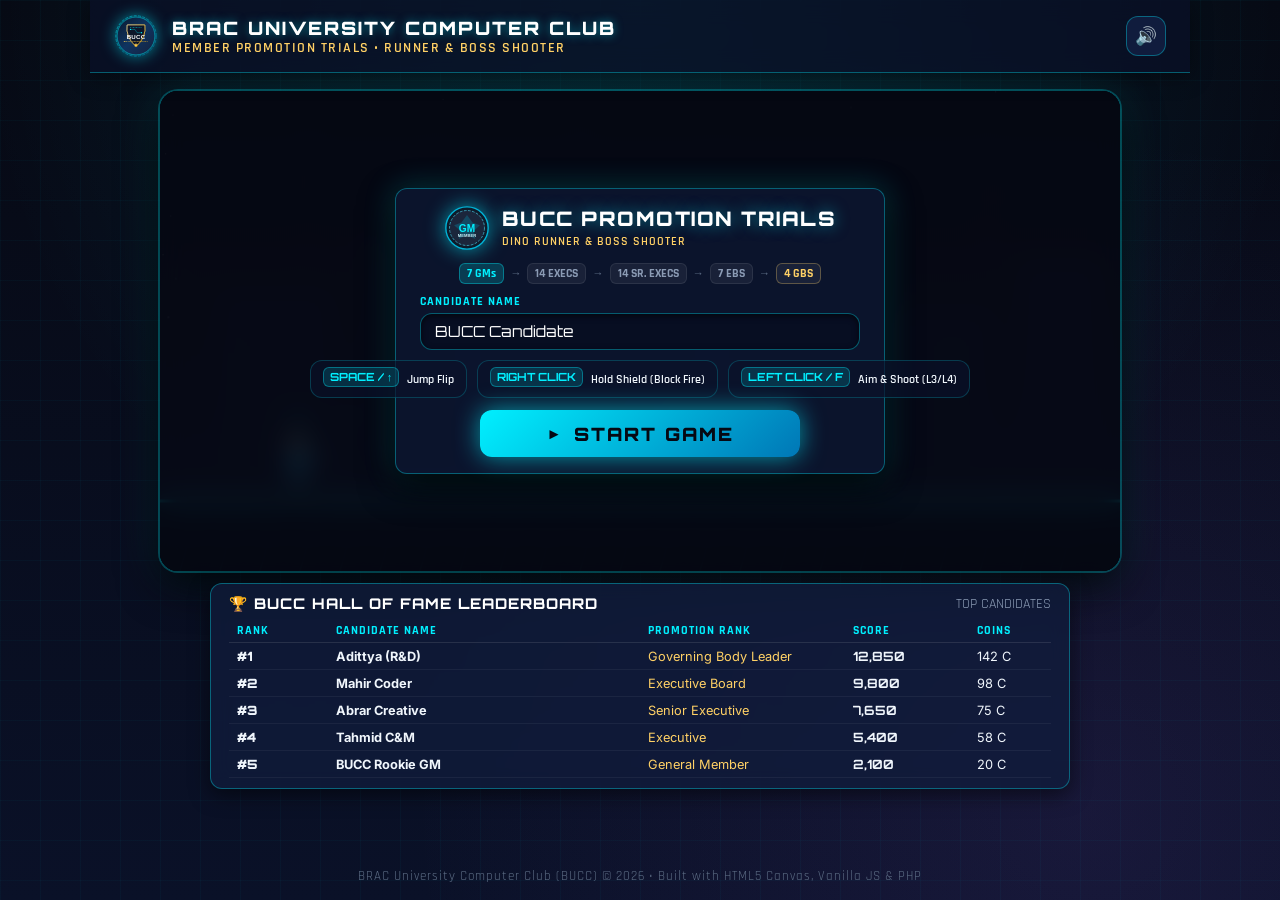
==== index.html @ e66bc148 "first" ====
<!DOCTYPE html>
<html lang="en">
<head>
  <meta charset="UTF-8">
  <meta name="viewport" content="width=device-width, initial-scale=1.0">
  <title>BUCC Dino Runner & Boss Shooter | BRAC University Computer Club</title>
  <meta name="description" content="Arcade runner and boss shooter web game themed around the BRAC University Computer Club (BUCC) member promotional hierarchy.">

  <!-- Google Fonts -->
  <link rel="preconnect" href="https://fonts.googleapis.com">
  <link rel="preconnect" href="https://fonts.gstatic.com" crossorigin>
  <link href="https://fonts.googleapis.com/css2?family=Orbitron:wght@500;700;800;900&family=Rajdhani:wght@500;600;700&family=Inter:wght@400;500;600;700&display=swap" rel="stylesheet">

  <!-- Stylesheets -->
  <link rel="stylesheet" href="css/style.css">
  <link rel="stylesheet" href="css/animations.css">
  <link rel="icon" type="image/svg+xml" href="assets/images/bucc-logo.svg">
</head>
<body>

  <!-- Background Music Audio Element -->
  <audio id="bgmAudio" src="assets/audio/bgm.mp3" loop preload="auto"></audio>

  <!-- Global Header -->
  <header class="site-header">
    <div class="brand-container">
      <img src="assets/images/bucc-logo.svg" alt="BUCC Crest" class="brand-logo" id="headerLogo">
      <div class="brand-text">
        <h1 id="mainTitle">BRAC UNIVERSITY COMPUTER CLUB</h1>
        <div class="sub">Member Promotion Trials • Runner & Boss Shooter</div>
      </div>
    </div>
    <div class="header-controls">
      <button class="icon-btn btn-toggle-mute" id="btnAudioMute" title="Toggle Sound" aria-label="Toggle Sound">
        <span class="icon">&#128266;</span>
      </button>
    </div>
  </header>

  <!-- Main Viewport Area -->
  <main class="game-viewport-wrapper">
    <div class="canvas-container" id="canvasContainer">
      <!-- Game Canvas -->
      <canvas id="gameCanvas" width="960" height="480"></canvas>

      <!-- In-Game HUD Overlay -->
      <div class="hud-overlay hidden" id="hudOverlay">
        <div class="hud-left">
          <div class="hud-profile-card">
            <img src="assets/images/badges/gm-badge.svg" alt="Badge" class="hud-badge-img" id="hudBadgeImg">
            <div class="hud-profile-info">
              <span class="hud-player-name" id="hudPlayerName">General Member</span>
              <span class="hud-player-rank" id="hudPlayerRank">GM</span>
            </div>
          </div>
          <div class="hud-coin-pill">
            <span class="coin-icon">C</span>
            <span id="hudCoinCount">0</span>
          </div>
        </div>

        <div class="hud-center">
          <div class="hud-objective-pill">
            <span class="hud-obj-title" id="hudObjTitle">STAGE 1: GM RUNNER</span>
            <span class="hud-obj-detail" id="hudObjDetail">GMs Dodged: 0 / 15</span>
          </div>
        </div>

        <div class="hud-right">
          <!-- Weapon HUD Widget (Level 3 & 4) -->
          <div class="hud-weapon-widget" id="hudWeaponWidget" style="display: none;">
            <img src="assets/images/weapons/pistol.svg" alt="Weapon" class="hud-weapon-img" id="hudWeaponImg">
            <div class="hud-cooldown-circle" id="hudCooldownCircle">
              <span id="hudCooldownText">RDY</span>
            </div>
          </div>

          <div class="hud-health-wrap">
            <!-- Shield Energy Bar -->
            <div class="hud-bar-row">
              <div class="hud-shield-track" title="Energy Shield (Right Click to Block Bullets)">
                <div class="hud-shield-fill" id="hudShieldFill"></div>
              </div>
              <div class="hud-bar-info">
                <span class="hud-bar-label">SHIELD</span>
                <span id="hudShieldVal">100%</span>
              </div>
            </div>
            <!-- Health Bar -->
            <div class="hud-bar-row">
              <div class="hud-hp-track">
                <div class="hud-hp-fill" id="hudHpFill"></div>
              </div>
              <div class="hud-bar-info">
                <span class="hud-bar-label">HP</span>
                <span id="hudHpText">100 / 100</span>
              </div>
            </div>
          </div>
        </div>

        <!-- Boss Health Bar Container (Level 4 GB Bosses) -->
        <div class="boss-hud-overlay" id="bossHudOverlay" style="display: none;"></div>
      </div>

      <!-- Start Screen Modal -->
      <div class="overlay-screen" id="startScreen">
        <div class="modal-card start-modal-card">
          <div class="start-badge-title-row">
            <img src="assets/images/badges/gm-badge.svg" alt="GM Rank" class="start-badge-img" id="startRankBadge">
            <div class="start-title-wrap">
              <h2 class="modal-title start-title">BUCC PROMOTION TRIALS</h2>
              <div class="modal-subtitle start-sub">DINO RUNNER &amp; BOSS SHOOTER</div>
            </div>
          </div>

          <div class="start-hierarchy-pills">
            <span class="rank-step active">7 GMs</span>
            <span class="arrow">&rarr;</span>
            <span class="rank-step">14 EXECS</span>
            <span class="arrow">&rarr;</span>
            <span class="rank-step">14 SR. EXECS</span>
            <span class="arrow">&rarr;</span>
            <span class="rank-step">7 EBS</span>
            <span class="arrow">&rarr;</span>
            <span class="rank-step gold">4 GBS</span>
          </div>

          <div class="input-group start-input-group">
            <label for="playerNameInput" class="input-label">Candidate Name</label>
            <input type="text" id="playerNameInput" class="cyber-input start-input" placeholder="Enter your name" maxlength="24" value="BUCC Candidate">
          </div>

          <div class="tutorial-row-compact">
            <div class="tut-pill">
              <span class="tut-key">SPACE / &uarr;</span>
              <span class="tut-text">Jump Flip</span>
            </div>
            <div class="tut-pill">
              <span class="tut-key">RIGHT CLICK</span>
              <span class="tut-text">Hold Shield (Block Fire)</span>
            </div>
            <div class="tut-pill">
              <span class="tut-key">LEFT CLICK / F</span>
              <span class="tut-text">Aim &amp; Shoot (L3/L4)</span>
            </div>
          </div>

          <button class="btn-cta btn-start-prominent" id="btnStartGame">
            <span class="play-icon">&#9658;</span> START GAME
          </button>
        </div>
      </div>

      <!-- Promotion Celebration Modal -->
      <div class="overlay-screen hidden" id="promotionModal">
        <div class="modal-card">
          <div class="modal-badge-wrapper">
            <img src="assets/images/badges/exec-badge.svg" alt="Promoted Badge" class="modal-badge-large" id="promoBadgeImg">
          </div>
          <h2 class="modal-title shimmer-text" id="promoTitle">PROMOTION EARNED!</h2>
          <div class="modal-subtitle" id="promoRankName">Executive</div>
          <p class="modal-description" id="promoMessage">
            Congratulations, You have been promoted from GM to Executive!
          </p>
          <button class="btn-cta" id="btnContinuePromotion">
            CONTINUE TO NEXT LEVEL &rarr;
          </button>
        </div>
      </div>

      <!-- Intermission: The Promotion Store Modal -->
      <div class="overlay-screen hidden" id="storeModal">
        <div class="modal-card store-modal-card">
          <div class="store-header-bar">
            <div>
              <h2 class="modal-title" style="margin: 0; font-size: 1.35rem;">THE PROMOTION STORE</h2>
              <div class="modal-subtitle" style="margin: 0;">UPGRADE WEAPONS BEFORE THE ARENA COMBAT</div>
            </div>
            <div class="hud-coin-pill">
              <span class="coin-icon">C</span>
              <span id="storeCoinBalance">0</span>
              <span style="font-size: 0.75rem; color: #fff; margin-left: 4px;">COINS</span>
            </div>
          </div>

          <div class="store-weapon-grid" id="storeWeaponGrid">
            <!-- Populated dynamically via ui.js -->
          </div>

          <button class="btn-cta" id="btnExitStore">
            ADVANCE TO LEVEL 3 ARENA &rarr;
          </button>
        </div>
      </div>

      <!-- Game Over Modal -->
      <div class="overlay-screen hidden" id="gameOverModal">
        <div class="modal-card">
          <h2 class="modal-title" style="color: var(--color-danger);">PROMOTION DENIED</h2>
          <div class="modal-subtitle">YOU WERE OVERWHELMED DURING THE TRIALS</div>

          <div class="stats-summary-card">
            <div class="stat-item">
              <span class="stat-lbl">Final Score</span>
              <span class="stat-val" id="goScore">0</span>
            </div>
            <div class="stat-item">
              <span class="stat-lbl">Coins</span>
              <span class="stat-val gold" id="goCoins">0</span>
            </div>
            <div class="stat-item">
              <span class="stat-lbl">Rank Achieved</span>
              <span class="stat-val" id="goRank" style="font-size: 0.95rem;">GM</span>
            </div>
          </div>

          <button class="btn-cta btn-restart-game" id="btnRestartGameOver">
            <span>&#8635;</span> RESTART GAME
          </button>
        </div>
      </div>

      <!-- Victory Modal (Governing Body Triumph) -->
      <div class="overlay-screen hidden" id="victoryModal">
        <div class="modal-card">
          <div class="modal-badge-wrapper">
            <img src="assets/images/badges/gb-badge.svg" alt="GB Badge" class="modal-badge-large" style="width: 90px; height: 90px;">
          </div>
          <h2 class="modal-title shimmer-text" style="font-size: 1.65rem;">GOVERNING BODY ASCENSION!</h2>
          <div class="modal-subtitle" style="color: var(--color-gold);">YOU DEFEATED ALL 4 GB LEADERS AND CLAIMED BUCC PRESIDENCY!</div>
          <p class="modal-description">
            Your leadership, tactical agility, and relentless dedication have brought you to the apex of BRAC University Computer Club!
          </p>

          <div class="stats-summary-card">
            <div class="stat-item">
              <span class="stat-lbl">Apex Score</span>
              <span class="stat-val" id="vicScore">0</span>
            </div>
            <div class="stat-item">
              <span class="stat-lbl">Total Coins</span>
              <span class="stat-val gold" id="vicCoins">0</span>
            </div>
            <div class="stat-item">
              <span class="stat-lbl">Final Title</span>
              <span class="stat-val" style="font-size: 0.85rem; color: var(--color-gold);">GB PRESIDENT</span>
            </div>
          </div>

          <button class="btn-cta btn-restart-game" id="btnRestartVictory">
            <span>&#9733;</span> PLAY AGAIN
          </button>
        </div>
      </div>

    </div>

    <!-- Leaderboard Section -->
    <section class="leaderboard-section">
      <div class="leaderboard-header">
        <div class="leaderboard-title">
          <span>&#127942;</span> BUCC HALL OF FAME LEADERBOARD
        </div>
        <div style="font-family: var(--font-tech); font-size: 0.85rem; color: var(--text-muted);">
          TOP CANDIDATES
        </div>
      </div>
      <table class="leaderboard-table">
        <thead>
          <tr>
            <th style="width: 12%;">Rank</th>
            <th style="width: 38%;">Candidate Name</th>
            <th style="width: 25%;">Promotion Rank</th>
            <th style="width: 15%;">Score</th>
            <th style="width: 10%;">Coins</th>
          </tr>
        </thead>
        <tbody id="leaderboardBody">
          <!-- Populated from API/localStorage -->
        </tbody>
      </table>
    </section>
  </main>

  <!-- Site Footer -->
  <footer class="site-footer">
    BRAC University Computer Club (BUCC) &copy; 2026 • Built with HTML5 Canvas, Vanilla JS &amp; PHP
  </footer>

  <!-- Scripts -->
  <script src="js/config.js"></script>
  <script src="js/api.js"></script>
  <script src="js/audio.js"></script>
  <script src="js/particles.js"></script>
  <script src="js/sprites.js"></script>
  <script src="js/player.js"></script>
  <script src="js/enemies.js"></script>
  <script src="js/levels.js"></script>
  <script src="js/ui.js"></script>
  <script src="js/game.js"></script>
</body>
</html>
---- css/style.css ----
/* ==========================================================================
   BUCC Dino Runner & Boss Shooter - Master Styling
   Theme: BRAC University Computer Club Cyber-Arcade Aesthetic
   ========================================================================== */

@import url('https://fonts.googleapis.com/css2?family=Orbitron:wght@500;700;800;900&family=Rajdhani:wght@500;600;700&family=Inter:wght@400;500;600;700&display=swap');

:root {
  --bg-deep: #060913;
  --bg-dark: #0a1128;
  --bg-surface: #101c3d;
  --bg-glass: rgba(16, 28, 61, 0.75);
  --bg-glass-card: rgba(13, 23, 50, 0.85);
  
  --border-neon: rgba(0, 240, 255, 0.35);
  --border-subtle: rgba(255, 255, 255, 0.1);
  --border-glow: 0 0 15px rgba(0, 240, 255, 0.3);
  
  --color-primary: #00f0ff;
  --color-primary-dark: #0077b6;
  --color-gold: #ffd166;
  --color-gold-glow: #ffb703;
  --color-accent: #ff007f;
  --color-purple: #9b5de5;
  --color-green: #00f5d4;
  --color-danger: #ff3366;
  
  --text-main: #f0f6fc;
  --text-muted: #8b9bb4;
  --text-dim: #5c6c84;
  
  --font-arcade: 'Orbitron', -apple-system, BlinkMacSystemFont, sans-serif;
  --font-tech: 'Rajdhani', -apple-system, BlinkMacSystemFont, sans-serif;
  --font-body: 'Inter', -apple-system, BlinkMacSystemFont, sans-serif;
  
  --radius-sm: 6px;
  --radius-md: 12px;
  --radius-lg: 18px;
  --radius-full: 9999px;
  
  --shadow-elevated: 0 12px 35px rgba(0, 0, 0, 0.65);
  --shadow-neon-cyan: 0 0 20px rgba(0, 240, 255, 0.45);
  --shadow-neon-gold: 0 0 20px rgba(255, 209, 102, 0.45);
}

* {
  box-sizing: border-box;
  margin: 0;
  padding: 0;
  user-select: none;
}

body {
  background-color: var(--bg-deep);
  background-image: 
    radial-gradient(circle at 50% 0%, rgba(0, 240, 255, 0.12) 0%, transparent 60%),
    radial-gradient(circle at 85% 90%, rgba(155, 93, 229, 0.1) 0%, transparent 50%),
    linear-gradient(180deg, #060913 0%, #0a1128 100%);
  color: var(--text-main);
  font-family: var(--font-body);
  min-height: 100vh;
  display: flex;
  flex-direction: column;
  align-items: center;
  overflow-x: hidden;
  position: relative;
}

/* Background Cyber Grid Lines */
body::before {
  content: "";
  position: fixed;
  top: 0;
  left: 0;
  width: 100%;
  height: 100%;
  background-image: 
    linear-gradient(rgba(0, 240, 255, 0.03) 1px, transparent 1px),
    linear-gradient(90deg, rgba(0, 240, 255, 0.03) 1px, transparent 1px);
  background-size: 40px 40px;
  pointer-events: none;
  z-index: 0;
}

/* ==========================================================================
   Header Bar
   ========================================================================== */
.site-header {
  width: 100%;
  max-width: 1100px;
  padding: 14px 24px;
  display: flex;
  align-items: center;
  justify-content: space-between;
  border-bottom: 1px solid var(--border-neon);
  background: rgba(10, 17, 40, 0.7);
  backdrop-filter: blur(12px);
  position: relative;
  z-index: 20;
  box-shadow: 0 4px 20px rgba(0, 0, 0, 0.4);
}

.brand-container {
  display: flex;
  align-items: center;
  gap: 14px;
}

.brand-logo {
  width: 44px;
  height: 44px;
  filter: drop-shadow(0 0 8px rgba(0, 240, 255, 0.6));
  animation: pulseLogo 4s ease-in-out infinite;
}

.brand-text h1 {
  font-family: var(--font-arcade);
  font-size: 1.15rem;
  font-weight: 900;
  letter-spacing: 2px;
  color: #ffffff;
  text-shadow: 0 0 10px rgba(0, 240, 255, 0.5);
  display: flex;
  align-items: center;
  gap: 8px;
}

.brand-text .sub {
  font-family: var(--font-tech);
  font-size: 0.85rem;
  font-weight: 600;
  letter-spacing: 1.5px;
  color: var(--color-gold);
  text-transform: uppercase;
}

.header-controls {
  display: flex;
  align-items: center;
  gap: 12px;
}

.icon-btn {
  background: var(--bg-surface);
  border: 1px solid var(--border-neon);
  color: var(--color-primary);
  width: 40px;
  height: 40px;
  border-radius: var(--radius-md);
  display: flex;
  align-items: center;
  justify-content: center;
  cursor: pointer;
  transition: all 0.25s ease;
  font-size: 1.1rem;
}

.icon-btn:hover {
  background: rgba(0, 240, 255, 0.15);
  border-color: var(--color-primary);
  box-shadow: 0 0 12px rgba(0, 240, 255, 0.4);
  transform: translateY(-2px);
}

.icon-btn.muted {
  color: var(--text-dim);
  border-color: rgba(255, 255, 255, 0.15);
}

/* ==========================================================================
   Main Game Container
   ========================================================================== */
.game-viewport-wrapper {
  width: 100%;
  max-width: 1024px;
  margin: 18px auto;
  padding: 0 16px;
  display: flex;
  flex-direction: column;
  align-items: center;
  position: relative;
  z-index: 10;
}

.canvas-container {
  width: 960px;
  height: 480px;
  position: relative;
  border-radius: var(--radius-lg);
  overflow: hidden;
  background: #030712;
  box-shadow: 
    0 0 0 2px rgba(0, 240, 255, 0.25),
    0 15px 40px rgba(0, 0, 0, 0.85),
    0 0 45px rgba(0, 240, 255, 0.15);
}

@media (max-width: 1024px) {
  .canvas-container {
    width: 100%;
    height: auto;
    aspect-ratio: 2 / 1;
  }
}

#gameCanvas {
  width: 100%;
  height: 100%;
  display: block;
  background-color: #030712;
}

/* ==========================================================================
   HUD Overlay (In-Game Top Overlay)
   ========================================================================== */
.hud-overlay {
  position: absolute;
  top: 0;
  left: 0;
  width: 100%;
  padding: 14px 20px;
  display: flex;
  justify-content: space-between;
  align-items: flex-start;
  pointer-events: none;
  z-index: 15;
  transition: opacity 0.3s ease;
}

.hud-overlay.hidden {
  opacity: 0;
  pointer-events: none;
}

.hud-left, .hud-center, .hud-right {
  display: flex;
  gap: 12px;
  align-items: center;
  pointer-events: auto;
}

/* Player Profile Card in HUD */
.hud-profile-card {
  background: var(--bg-glass);
  backdrop-filter: blur(8px);
  border: 1px solid var(--border-neon);
  border-radius: var(--radius-md);
  padding: 6px 14px;
  display: flex;
  align-items: center;
  gap: 10px;
  box-shadow: 0 4px 15px rgba(0, 0, 0, 0.4);
}

.hud-badge-img {
  width: 32px;
  height: 32px;
  filter: drop-shadow(0 0 6px rgba(0, 240, 255, 0.5));
}

.hud-profile-info {
  display: flex;
  flex-direction: column;
}

.hud-player-name {
  font-family: var(--font-arcade);
  font-size: 0.85rem;
  font-weight: 700;
  color: #ffffff;
  letter-spacing: 0.5px;
  max-width: 120px;
  white-space: nowrap;
  overflow: hidden;
  text-overflow: ellipsis;
}

.hud-player-rank {
  font-family: var(--font-tech);
  font-size: 0.75rem;
  font-weight: 700;
  color: var(--color-gold);
  text-transform: uppercase;
  letter-spacing: 1px;
}

/* Coin Counter */
.hud-coin-pill {
  background: var(--bg-glass);
  backdrop-filter: blur(8px);
  border: 1px solid rgba(255, 209, 102, 0.35);
  border-radius: var(--radius-md);
  padding: 8px 14px;
  display: flex;
  align-items: center;
  gap: 8px;
  color: var(--color-gold);
  font-family: var(--font-arcade);
  font-size: 0.95rem;
  font-weight: 700;
  box-shadow: 0 0 15px rgba(255, 209, 102, 0.2);
}

.coin-icon {
  width: 20px;
  height: 20px;
  border-radius: 50%;
  background: radial-gradient(circle, #ffe494 0%, #ffb703 100%);
  border: 2px solid #fff;
  display: inline-flex;
  align-items: center;
  justify-content: center;
  font-size: 11px;
  font-weight: 900;
  color: #633800;
  box-shadow: 0 0 8px rgba(255, 209, 102, 0.8);
  animation: coinSpin 3s linear infinite;
}

/* Health & Energy Shield Bars in HUD */
.hud-health-wrap {
  display: flex;
  flex-direction: column;
  gap: 5px;
  background: var(--bg-glass);
  backdrop-filter: blur(8px);
  border: 1px solid var(--border-neon);
  border-radius: var(--radius-md);
  padding: 6px 12px;
}

.hud-bar-row {
  display: flex;
  align-items: center;
  gap: 8px;
}

.hud-shield-track {
  width: 110px;
  height: 9px;
  background: rgba(0, 0, 0, 0.7);
  border: 1px solid rgba(0, 240, 255, 0.45);
  border-radius: var(--radius-full);
  overflow: hidden;
  position: relative;
  box-shadow: inset 0 1px 3px rgba(0, 0, 0, 0.9);
}

.hud-shield-fill {
  width: 100%;
  height: 100%;
  background: linear-gradient(90deg, #0077b6 0%, #00f0ff 100%);
  border-radius: var(--radius-full);
  transition: width 0.15s ease-out;
  box-shadow: 0 0 8px rgba(0, 240, 255, 0.8);
}

.hud-shield-fill.broken {
  background: linear-gradient(90deg, #ff0055 0%, #ff3366 100%);
  box-shadow: 0 0 10px rgba(255, 0, 85, 0.9);
  animation: pulseDamage 0.5s infinite alternate;
}

.hud-hp-track {
  width: 110px;
  height: 9px;
  background: rgba(0, 0, 0, 0.7);
  border: 1px solid rgba(0, 245, 212, 0.45);
  border-radius: var(--radius-full);
  overflow: hidden;
  position: relative;
  box-shadow: inset 0 1px 3px rgba(0, 0, 0, 0.9);
}

.hud-hp-fill {
  width: 100%;
  height: 100%;
  background: linear-gradient(90deg, #00f5d4 0%, #00b4d8 100%);
  border-radius: var(--radius-full);
  transition: width 0.25s cubic-bezier(0.4, 0, 0.2, 1);
  box-shadow: 0 0 8px rgba(0, 245, 212, 0.6);
}

.hud-hp-fill.danger {
  background: linear-gradient(90deg, #ff0055 0%, #ff3366 100%);
  box-shadow: 0 0 12px rgba(255, 0, 85, 0.8);
  animation: pulseDamage 0.6s infinite alternate;
}

.hud-bar-info {
  font-family: var(--font-tech);
  font-size: 0.68rem;
  font-weight: 700;
  color: var(--text-muted);
  display: flex;
  justify-content: space-between;
  width: 75px;
}

.hud-bar-label {
  color: var(--color-primary);
  letter-spacing: 0.5px;
}

/* Level Objective Banner (Center HUD) */
.hud-objective-pill {
  background: var(--bg-glass);
  backdrop-filter: blur(10px);
  border: 1px solid var(--border-neon);
  border-radius: var(--radius-md);
  padding: 6px 18px;
  display: flex;
  flex-direction: column;
  align-items: center;
  box-shadow: 0 4px 18px rgba(0, 0, 0, 0.5);
}

.hud-obj-title {
  font-family: var(--font-tech);
  font-size: 0.72rem;
  font-weight: 700;
  letter-spacing: 1.5px;
  text-transform: uppercase;
  color: var(--color-primary);
}

.hud-obj-detail {
  font-family: var(--font-arcade);
  font-size: 0.95rem;
  font-weight: 700;
  color: #ffffff;
}

/* Weapon HUD Widget (Level 3 & 4) */
.hud-weapon-widget {
  background: var(--bg-glass);
  backdrop-filter: blur(8px);
  border: 1px solid var(--border-neon);
  border-radius: var(--radius-md);
  padding: 6px 12px;
  display: flex;
  align-items: center;
  gap: 10px;
}

.hud-weapon-img {
  width: 38px;
  height: 22px;
  object-fit: contain;
}

.hud-cooldown-circle {
  width: 22px;
  height: 22px;
  border-radius: 50%;
  border: 2px solid var(--color-primary);
  position: relative;
  display: flex;
  align-items: center;
  justify-content: center;
  font-family: var(--font-tech);
  font-size: 0.65rem;
  font-weight: 700;
}

/* Boss Health Bar Container (Level 4 HUD) */
.boss-hud-overlay {
  position: absolute;
  top: 75px;
  left: 50%;
  transform: translateX(-50%);
  display: flex;
  flex-direction: column;
  gap: 6px;
  width: 80%;
  max-width: 600px;
  pointer-events: none;
  z-index: 16;
}

.boss-bar-row {
  background: rgba(10, 15, 30, 0.85);
  border: 1px solid rgba(255, 51, 102, 0.4);
  border-radius: var(--radius-sm);
  padding: 4px 8px;
  display: grid;
  grid-template-columns: 140px 1fr 50px;
  align-items: center;
  gap: 8px;
}

.boss-bar-name {
  font-family: var(--font-tech);
  font-size: 0.78rem;
  font-weight: 700;
  color: #ff5e7e;
  white-space: nowrap;
  overflow: hidden;
  text-overflow: ellipsis;
}

.boss-bar-track {
  height: 8px;
  background: rgba(0, 0, 0, 0.8);
  border-radius: var(--radius-full);
  overflow: hidden;
}

.boss-bar-fill {
  height: 100%;
  background: linear-gradient(90deg, #ff0055, #ff5e7e);
  border-radius: var(--radius-full);
  transition: width 0.15s ease;
}

.boss-bar-hp-text {
  font-family: var(--font-arcade);
  font-size: 0.7rem;
  color: #ffffff;
  text-align: right;
}

/* ==========================================================================
   Modals & Screens (Start, Promotion, Store, Game Over, Victory)
   ========================================================================== */
.overlay-screen {
  position: absolute;
  top: 0;
  left: 0;
  width: 100%;
  height: 100%;
  background: rgba(6, 9, 19, 0.88);
  backdrop-filter: blur(12px);
  display: flex;
  align-items: center;
  justify-content: center;
  z-index: 25;
  transition: opacity 0.3s ease, visibility 0.3s ease;
  padding: 12px;
  overflow-y: auto;
}

.overlay-screen.hidden {
  opacity: 0;
  visibility: hidden;
  pointer-events: none;
}

.modal-card {
  background: var(--bg-glass-card);
  border: 1px solid var(--border-neon);
  border-radius: var(--radius-lg);
  padding: 24px 30px;
  max-width: 580px;
  width: 100%;
  box-shadow: 
    0 20px 50px rgba(0, 0, 0, 0.9),
    0 0 30px rgba(0, 240, 255, 0.2);
  display: flex;
  flex-direction: column;
  align-items: center;
  text-align: center;
  position: relative;
  animation: modalScaleUp 0.35s cubic-bezier(0.16, 1, 0.3, 1);
  margin: auto;
}

/* Compact Start Screen Card */
.start-modal-card {
  max-width: 490px;
  padding: 16px 24px;
  border-radius: var(--radius-md);
  box-shadow: 
    0 12px 35px rgba(0, 0, 0, 0.9),
    0 0 30px rgba(0, 240, 255, 0.25);
}

.start-badge-title-row {
  display: flex;
  align-items: center;
  gap: 12px;
  width: 100%;
  margin-bottom: 6px;
  justify-content: center;
}

.start-badge-img {
  width: 46px;
  height: 46px;
  filter: drop-shadow(0 0 10px rgba(0, 240, 255, 0.6));
  animation: pulseLogo 3s ease-in-out infinite;
  flex-shrink: 0;
}

.start-title-wrap {
  text-align: left;
}

.start-title {
  font-size: 1.25rem !important;
  margin-bottom: 2px !important;
  line-height: 1.2;
}

.start-sub {
  font-size: 0.78rem !important;
  margin-bottom: 0 !important;
  color: var(--color-gold);
  letter-spacing: 1.2px;
}

.start-hierarchy-pills {
  display: flex;
  align-items: center;
  justify-content: center;
  gap: 6px;
  width: 100%;
  margin: 6px 0 10px 0;
  font-family: var(--font-tech);
  font-size: 0.74rem;
  font-weight: 700;
  flex-wrap: wrap;
}

.rank-step {
  padding: 2px 7px;
  border-radius: var(--radius-sm);
  background: rgba(255, 255, 255, 0.06);
  color: var(--text-muted);
  border: 1px solid rgba(255, 255, 255, 0.08);
}

.rank-step.active {
  background: rgba(0, 240, 255, 0.18);
  color: var(--color-primary);
  border-color: var(--border-neon);
}

.rank-step.gold {
  color: var(--color-gold);
  border-color: rgba(255, 209, 102, 0.3);
}

.start-hierarchy-pills .arrow {
  color: var(--text-dim);
  font-size: 0.7rem;
}

.start-input-group {
  margin-bottom: 10px !important;
}

.start-input-group .input-label {
  font-size: 0.76rem !important;
  margin-bottom: 4px !important;
}

.start-input {
  padding: 8px 14px !important;
  font-size: 0.95rem !important;
}

.tutorial-row-compact {
  display: flex;
  gap: 10px;
  width: 100%;
  margin-bottom: 12px;
  justify-content: center;
}

.tut-pill {
  display: flex;
  align-items: center;
  gap: 8px;
  background: rgba(10, 18, 42, 0.7);
  border: 1px solid rgba(0, 240, 255, 0.2);
  border-radius: var(--radius-md);
  padding: 6px 12px;
  flex: 1;
  justify-content: center;
}

.tut-pill .tut-key {
  background: rgba(0, 240, 255, 0.15);
  border: 1px solid var(--border-neon);
  border-radius: var(--radius-sm);
  padding: 2px 6px;
  font-family: var(--font-arcade);
  font-size: 0.7rem;
  color: var(--color-primary);
  font-weight: 700;
  white-space: nowrap;
}

.tut-pill .tut-text {
  font-family: var(--font-tech);
  font-size: 0.78rem;
  color: var(--text-main);
  font-weight: 600;
  white-space: nowrap;
}

.btn-start-prominent {
  width: 100%;
  max-width: 320px;
  font-size: 1.15rem !important;
  padding: 12px 32px !important;
  justify-content: center;
  box-shadow: 0 0 25px rgba(0, 240, 255, 0.6) !important;
  animation: pulseStartBtn 2.5s infinite alternate;
  letter-spacing: 2px !important;
}

.btn-start-prominent .play-icon {
  font-size: 0.95rem;
}

@keyframes pulseStartBtn {
  0% { transform: scale(1); box-shadow: 0 0 20px rgba(0, 240, 255, 0.5); }
  100% { transform: scale(1.02); box-shadow: 0 0 35px rgba(0, 240, 255, 0.85); }
}

.modal-badge-wrapper {
  margin-bottom: 10px;
  position: relative;
}

.modal-badge-large {
  width: 70px;
  height: 70px;
  filter: drop-shadow(0 0 15px rgba(0, 240, 255, 0.6));
  animation: floatBadge 3s ease-in-out infinite;
}

.modal-title {
  font-family: var(--font-arcade);
  font-size: 1.55rem;
  font-weight: 900;
  color: #ffffff;
  letter-spacing: 1.5px;
  margin-bottom: 8px;
  text-shadow: 0 0 15px rgba(0, 240, 255, 0.5);
}

.modal-subtitle {
  font-family: var(--font-tech);
  font-size: 1.05rem;
  color: var(--color-gold);
  font-weight: 600;
  letter-spacing: 1px;
  margin-bottom: 20px;
}

.modal-description {
  font-size: 0.9rem;
  color: var(--text-muted);
  line-height: 1.5;
  margin-bottom: 24px;
}

/* Form controls */
.input-group {
  width: 100%;
  margin-bottom: 20px;
  text-align: left;
}

.input-label {
  display: block;
  font-family: var(--font-tech);
  font-size: 0.85rem;
  font-weight: 700;
  letter-spacing: 1px;
  color: var(--color-primary);
  margin-bottom: 6px;
  text-transform: uppercase;
}

.cyber-input {
  width: 100%;
  background: rgba(8, 14, 33, 0.85);
  border: 1.5px solid var(--border-neon);
  border-radius: var(--radius-md);
  padding: 12px 18px;
  color: #ffffff;
  font-family: var(--font-arcade);
  font-size: 1rem;
  outline: none;
  transition: all 0.25s ease;
  box-shadow: inset 0 2px 6px rgba(0, 0, 0, 0.6);
}

.cyber-input:focus {
  border-color: var(--color-primary);
  box-shadow: 0 0 15px rgba(0, 240, 255, 0.45);
  background: rgba(14, 25, 58, 0.95);
}

/* Tutorial Grid on Start Screen */
.tutorial-grid {
  display: grid;
  grid-template-columns: 1fr 1fr;
  gap: 12px;
  width: 100%;
  margin-bottom: 24px;
  text-align: left;
}

.tut-card {
  background: rgba(10, 18, 42, 0.6);
  border: 1px solid rgba(255, 255, 255, 0.08);
  border-radius: var(--radius-md);
  padding: 10px 14px;
}

.tut-key {
  display: inline-block;
  background: rgba(0, 240, 255, 0.15);
  border: 1px solid var(--border-neon);
  border-radius: var(--radius-sm);
  padding: 2px 6px;
  font-family: var(--font-arcade);
  font-size: 0.72rem;
  font-weight: 700;
  color: var(--color-primary);
  margin-bottom: 4px;
}

.tut-desc {
  font-family: var(--font-tech);
  font-size: 0.82rem;
  color: var(--text-muted);
}

/* Action Buttons */
.btn-cta {
  background: linear-gradient(135deg, #00f0ff 0%, #0077b6 100%);
  color: #060913;
  font-family: var(--font-arcade);
  font-size: 1.05rem;
  font-weight: 900;
  letter-spacing: 1.5px;
  border: none;
  border-radius: var(--radius-md);
  padding: 14px 34px;
  cursor: pointer;
  transition: all 0.25s cubic-bezier(0.16, 1, 0.3, 1);
  box-shadow: 0 0 25px rgba(0, 240, 255, 0.4);
  text-transform: uppercase;
  display: inline-flex;
  align-items: center;
  gap: 10px;
}

.btn-cta:hover {
  transform: translateY(-2px) scale(1.02);
  box-shadow: 0 0 35px rgba(0, 240, 255, 0.7);
  background: linear-gradient(135deg, #33f3ff 0%, #0096c7 100%);
}

.btn-cta:active {
  transform: translateY(1px);
}

.btn-secondary {
  background: rgba(255, 255, 255, 0.08);
  border: 1px solid rgba(255, 255, 255, 0.2);
  color: #ffffff;
  font-family: var(--font-tech);
  font-size: 0.95rem;
  font-weight: 700;
  border-radius: var(--radius-md);
  padding: 10px 24px;
  cursor: pointer;
  transition: all 0.2s ease;
}

.btn-secondary:hover {
  background: rgba(255, 255, 255, 0.15);
  border-color: #ffffff;
}

/* ==========================================================================
   Intermission: Promotion Store Styles
   ========================================================================== */
.store-modal-card {
  max-width: 760px;
  padding: 28px 32px;
}

.store-header-bar {
  display: flex;
  justify-content: space-between;
  align-items: center;
  width: 100%;
  margin-bottom: 20px;
  border-bottom: 1px solid var(--border-neon);
  padding-bottom: 14px;
}

.store-weapon-grid {
  display: grid;
  grid-template-columns: repeat(3, 1fr);
  gap: 16px;
  width: 100%;
  margin-bottom: 24px;
}

@media (max-width: 700px) {
  .store-weapon-grid {
    grid-template-columns: 1fr;
  }
}

.weapon-card {
  background: rgba(13, 23, 50, 0.85);
  border: 1.5px solid var(--border-subtle);
  border-radius: var(--radius-md);
  padding: 16px;
  display: flex;
  flex-direction: column;
  align-items: center;
  text-align: center;
  transition: all 0.25s ease;
  position: relative;
}

.weapon-card.equipped {
  border-color: var(--color-primary);
  background: rgba(0, 240, 255, 0.08);
  box-shadow: 0 0 20px rgba(0, 240, 255, 0.25);
}

.weapon-card.purchased {
  border-color: var(--color-green);
}

.weapon-icon-box {
  width: 100%;
  height: 65px;
  display: flex;
  align-items: center;
  justify-content: center;
  margin-bottom: 10px;
}

.weapon-icon-box img {
  max-width: 90px;
  max-height: 55px;
  object-fit: contain;
  filter: drop-shadow(0 0 8px rgba(0, 240, 255, 0.4));
}

.weapon-name {
  font-family: var(--font-arcade);
  font-size: 0.95rem;
  font-weight: 700;
  color: #ffffff;
  margin-bottom: 4px;
}

.weapon-desc {
  font-size: 0.76rem;
  color: var(--text-muted);
  line-height: 1.35;
  margin-bottom: 12px;
  flex-grow: 1;
}

.weapon-stat-row {
  display: flex;
  justify-content: space-between;
  width: 100%;
  font-family: var(--font-tech);
  font-size: 0.78rem;
  color: var(--text-muted);
  border-top: 1px solid rgba(255, 255, 255, 0.06);
  padding-top: 6px;
  margin-bottom: 4px;
}

.weapon-stat-row .val {
  color: var(--color-gold);
  font-weight: 700;
}

.btn-weapon-action {
  width: 100%;
  margin-top: 10px;
  padding: 8px 12px;
  border-radius: var(--radius-sm);
  font-family: var(--font-arcade);
  font-size: 0.78rem;
  font-weight: 700;
  cursor: pointer;
  border: 1px solid transparent;
  transition: all 0.2s ease;
}

.btn-weapon-action.btn-buy {
  background: var(--color-gold);
  color: #060913;
}

.btn-weapon-action.btn-buy:hover {
  background: #ffe494;
  box-shadow: 0 0 12px rgba(255, 209, 102, 0.6);
}

.btn-weapon-action.btn-equip {
  background: rgba(0, 240, 255, 0.2);
  border-color: var(--color-primary);
  color: var(--color-primary);
}

.btn-weapon-action.btn-equip:hover {
  background: var(--color-primary);
  color: #060913;
}

.btn-weapon-action.btn-equipped {
  background: rgba(0, 245, 212, 0.15);
  border-color: var(--color-green);
  color: var(--color-green);
  cursor: default;
}

/* ==========================================================================
   Score Summary & Leaderboard Preview
   ========================================================================== */
.stats-summary-card {
  background: rgba(8, 14, 33, 0.8);
  border: 1px solid rgba(255, 255, 255, 0.1);
  border-radius: var(--radius-md);
  padding: 14px 20px;
  width: 100%;
  margin-bottom: 20px;
  display: grid;
  grid-template-columns: repeat(3, 1fr);
  gap: 12px;
}

.stat-item {
  display: flex;
  flex-direction: column;
  align-items: center;
}

.stat-lbl {
  font-family: var(--font-tech);
  font-size: 0.75rem;
  font-weight: 700;
  text-transform: uppercase;
  color: var(--text-muted);
}

.stat-val {
  font-family: var(--font-arcade);
  font-size: 1.2rem;
  font-weight: 900;
  color: var(--color-primary);
}

.stat-val.gold {
  color: var(--color-gold);
}

/* Leaderboard Drawer / Preview */
.leaderboard-section {
  width: 100%;
  max-width: 860px;
  margin: 12px auto 6px auto;
  background: var(--bg-glass);
  border: 1px solid var(--border-neon);
  border-radius: var(--radius-md);
  padding: 10px 18px;
  backdrop-filter: blur(10px);
  box-shadow: 0 6px 20px rgba(0, 0, 0, 0.5);
}

.leaderboard-header {
  display: flex;
  justify-content: space-between;
  align-items: center;
  margin-bottom: 6px;
}

.leaderboard-title {
  font-family: var(--font-arcade);
  font-size: 0.92rem;
  font-weight: 800;
  color: #ffffff;
  letter-spacing: 1px;
  display: flex;
  align-items: center;
  gap: 6px;
}

.leaderboard-table {
  width: 100%;
  border-collapse: collapse;
  text-align: left;
}

.leaderboard-table th {
  font-family: var(--font-tech);
  font-size: 0.72rem;
  font-weight: 700;
  color: var(--color-primary);
  text-transform: uppercase;
  letter-spacing: 1px;
  padding: 4px 8px;
  border-bottom: 1px solid rgba(255, 255, 255, 0.1);
}

.leaderboard-table td {
  padding: 5px 8px;
  font-size: 0.8rem;
  color: var(--text-main);
  border-bottom: 1px solid rgba(255, 255, 255, 0.05);
}

.leaderboard-table tr:hover {
  background: rgba(0, 240, 255, 0.05);
}

.rank-cell {
  font-family: var(--font-arcade);
  font-weight: 900;
  color: var(--color-gold);
}

.score-cell {
  font-family: var(--font-arcade);
  font-weight: 700;
  color: #ffffff;
}

/* Footer Credits */
.site-footer {
  width: 100%;
  max-width: 1100px;
  padding: 16px 24px;
  text-align: center;
  font-size: 0.8rem;
  color: var(--text-dim);
  font-family: var(--font-tech);
  letter-spacing: 1px;
  margin-top: auto;
}

.site-footer a {
  color: var(--color-primary);
  text-decoration: none;
}

/* ==========================================================================
   Animations
   ========================================================================== */
@keyframes pulseLogo {
  0%, 100% { transform: scale(1); filter: drop-shadow(0 0 6px rgba(0, 240, 255, 0.5)); }
  50% { transform: scale(1.05); filter: drop-shadow(0 0 14px rgba(0, 240, 255, 0.9)); }
}

@keyframes floatBadge {
  0%, 100% { transform: translateY(0); }
  50% { transform: translateY(-8px); }
}

@keyframes coinSpin {
  0% { transform: rotateY(0deg); }
  50% { transform: rotateY(180deg); }
  100% { transform: rotateY(360deg); }
}

@keyframes pulseDamage {
  from { opacity: 0.8; }
  to { opacity: 1; filter: brightness(1.3); }
}

@keyframes modalScaleUp {
  0% { transform: scale(0.92); opacity: 0; }
  100% { transform: scale(1); opacity: 1; }
}

/* Confetti canvas */
#confettiCanvas {
  position: absolute;
  top: 0;
  left: 0;
  width: 100%;
  height: 100%;
  pointer-events: none;
  z-index: 30;
}
---- css/animations.css ----
/* ==========================================================================
   Micro-animations & Visual FX
   ========================================================================== */

/* Screen Shake effect on game canvas */
.screen-shake {
  animation: screenShake 0.25s cubic-bezier(.36,.07,.19,.97) both;
}

@keyframes screenShake {
  10%, 90% { transform: translate3d(-2px, 2px, 0); }
  20%, 80% { transform: translate3d(3px, -2px, 0); }
  30%, 50%, 70% { transform: translate3d(-3px, 1px, 0); }
  40%, 60% { transform: translate3d(3px, -1px, 0); }
}

/* Red damage flash */
.screen-damage-flash::after {
  content: "";
  position: absolute;
  top: 0;
  left: 0;
  width: 100%;
  height: 100%;
  background: radial-gradient(circle, transparent 40%, rgba(255, 0, 85, 0.45) 100%);
  pointer-events: none;
  animation: flashFade 0.3s ease-out forwards;
  z-index: 18;
}

@keyframes flashFade {
  0% { opacity: 1; }
  100% { opacity: 0; }
}

/* Promotion banner glowing shimmer */
.shimmer-text {
  background: linear-gradient(90deg, #ffffff 0%, #00f0ff 25%, #ffd166 50%, #ffffff 100%);
  background-size: 200% auto;
  color: transparent;
  -webkit-background-clip: text;
  background-clip: text;
  animation: textShimmer 3s linear infinite;
}

@keyframes textShimmer {
  to {
    background-position: 200% center;
  }
}

/* Neon glow pulsers */
.neon-pulse-cyan {
  box-shadow: 0 0 15px rgba(0, 240, 255, 0.4);
  animation: pulseCyan 2s infinite alternate;
}

@keyframes pulseCyan {
  0% { box-shadow: 0 0 10px rgba(0, 240, 255, 0.3); }
  100% { box-shadow: 0 0 25px rgba(0, 240, 255, 0.75); }
}

/* Weapon item selected badge */
.badge-equipped-tag {
  position: absolute;
  top: -8px;
  right: 12px;
  background: var(--color-primary);
  color: #060913;
  font-family: var(--font-arcade);
  font-size: 0.65rem;
  font-weight: 900;
  padding: 2px 8px;
  border-radius: var(--radius-full);
  letter-spacing: 1px;
}

/* Floating combat damage text animation */
@keyframes floatUpFade {
  0% { transform: translateY(0) scale(1); opacity: 1; }
  100% { transform: translateY(-35px) scale(1.2); opacity: 0; }
}
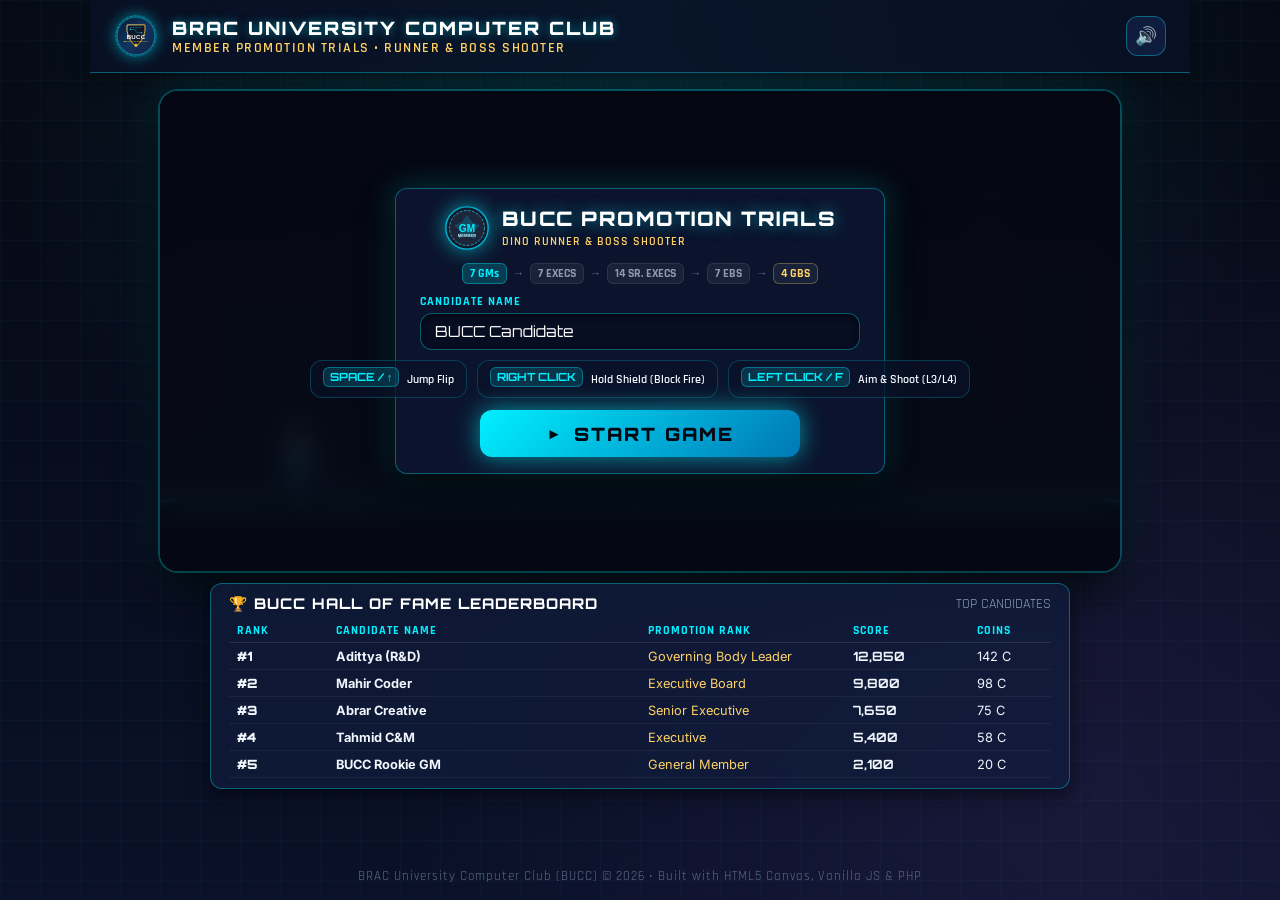
==== commit 82a02fc5: "full game" ====
--- a/index.html
+++ b/index.html
@@ -99,8 +99,18 @@
           </div>
         </div>
 
-        <!-- Boss Health Bar Container (Level 4 GB Bosses) -->
+        <!-- Boss Health Bar Container (Level 5 GB Bosses) -->
         <div class="boss-hud-overlay" id="bossHudOverlay" style="display: none;"></div>
+      </div>
+
+      <!-- Stage & Department Announcement Banner Popup -->
+      <div class="announcement-popup hidden" id="announcementPopup">
+        <div class="announcement-card" id="announcementCard">
+          <div class="announcement-glow-line"></div>
+          <div class="announcement-badge" id="announcementBadge">INCOMING TRANSMISSION</div>
+          <h2 class="announcement-title" id="announcementTitle">General Members are coming</h2>
+          <div class="announcement-sub" id="announcementSub">Stage 1 Initiation</div>
+        </div>
       </div>
 
       <!-- Start Screen Modal -->
@@ -117,7 +127,7 @@
           <div class="start-hierarchy-pills">
             <span class="rank-step active">7 GMs</span>
             <span class="arrow">&rarr;</span>
-            <span class="rank-step">14 EXECS</span>
+            <span class="rank-step">7 EXECS</span>
             <span class="arrow">&rarr;</span>
             <span class="rank-step">14 SR. EXECS</span>
             <span class="arrow">&rarr;</span>
--- a/css/style.css
+++ b/css/style.css
@@ -521,6 +521,104 @@
 }
 
 /* ==========================================================================
+   Announcement Banner Popup (Level Starts & Department Warnings)
+   ========================================================================== */
+.announcement-popup {
+  position: absolute;
+  top: 0;
+  left: 0;
+  width: 100%;
+  height: 100%;
+  display: flex;
+  align-items: center;
+  justify-content: center;
+  z-index: 22;
+  pointer-events: none;
+  transition: opacity 0.3s ease, visibility 0.3s ease;
+  background: radial-gradient(circle at center, rgba(6, 12, 28, 0.45) 0%, rgba(3, 7, 18, 0.75) 100%);
+  backdrop-filter: blur(4px);
+}
+
+.announcement-popup.hidden {
+  opacity: 0;
+  visibility: hidden;
+}
+
+.announcement-card {
+  background: rgba(10, 19, 44, 0.94);
+  border: 2px solid var(--announcement-color, var(--color-primary));
+  box-shadow: 
+    0 0 35px var(--announcement-glow, rgba(0, 240, 255, 0.5)),
+    inset 0 0 25px rgba(0, 0, 0, 0.8),
+    0 15px 45px rgba(0, 0, 0, 0.9);
+  border-radius: var(--radius-md);
+  padding: 22px 38px;
+  max-width: 620px;
+  width: 85%;
+  text-align: center;
+  display: flex;
+  flex-direction: column;
+  align-items: center;
+  position: relative;
+  overflow: hidden;
+  animation: announcePopIn 0.38s cubic-bezier(0.175, 0.885, 0.32, 1.275) forwards;
+}
+
+.announcement-glow-line {
+  position: absolute;
+  top: 0;
+  left: 0;
+  width: 100%;
+  height: 3px;
+  background: linear-gradient(90deg, transparent, var(--announcement-color, var(--color-primary)), transparent);
+  box-shadow: 0 0 12px var(--announcement-color, var(--color-primary));
+}
+
+.announcement-badge {
+  font-family: var(--font-arcade);
+  font-size: 0.72rem;
+  letter-spacing: 2.5px;
+  color: var(--announcement-color, var(--color-gold));
+  background: rgba(0, 0, 0, 0.6);
+  border: 1px solid var(--announcement-color, rgba(255, 209, 102, 0.4));
+  border-radius: var(--radius-full);
+  padding: 4px 14px;
+  margin-bottom: 8px;
+  text-transform: uppercase;
+}
+
+.announcement-title {
+  font-family: var(--font-arcade);
+  font-size: 1.55rem;
+  font-weight: 900;
+  letter-spacing: 1.5px;
+  color: #ffffff;
+  text-shadow: 0 0 15px var(--announcement-color, rgba(0, 240, 255, 0.75));
+  margin-bottom: 6px;
+  text-transform: uppercase;
+}
+
+.announcement-sub {
+  font-family: var(--font-tech);
+  font-size: 1rem;
+  font-weight: 600;
+  letter-spacing: 2px;
+  color: var(--announcement-color, var(--color-primary));
+  text-transform: uppercase;
+}
+
+@keyframes announcePopIn {
+  0% {
+    transform: scale(0.8) translateY(-10px);
+    opacity: 0;
+  }
+  100% {
+    transform: scale(1) translateY(0);
+    opacity: 1;
+  }
+}
+
+/* ==========================================================================
    Modals & Screens (Start, Promotion, Store, Game Over, Victory)
    ========================================================================== */
 .overlay-screen {
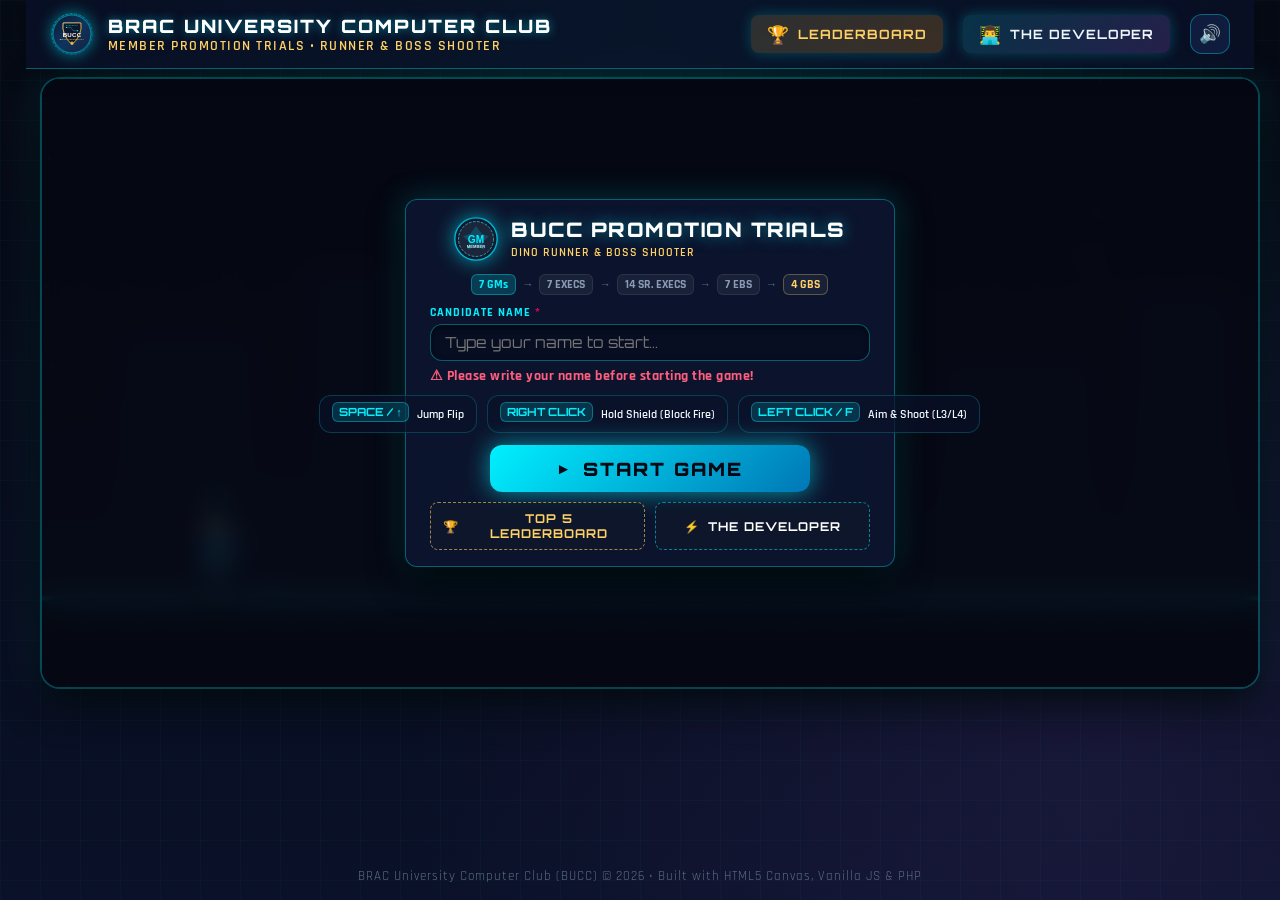
==== commit 48211d59: "completed" ====
--- a/index.html
+++ b/index.html
@@ -1,25 +1,33 @@
 <!DOCTYPE html>
 <html lang="en">
+
 <head>
   <meta charset="UTF-8">
   <meta name="viewport" content="width=device-width, initial-scale=1.0">
   <title>BUCC Dino Runner & Boss Shooter | BRAC University Computer Club</title>
-  <meta name="description" content="Arcade runner and boss shooter web game themed around the BRAC University Computer Club (BUCC) member promotional hierarchy.">
+  <meta name="description"
+    content="Arcade runner and boss shooter web game themed around the BRAC University Computer Club (BUCC) member promotional hierarchy.">
 
   <!-- Google Fonts -->
   <link rel="preconnect" href="https://fonts.googleapis.com">
   <link rel="preconnect" href="https://fonts.gstatic.com" crossorigin>
-  <link href="https://fonts.googleapis.com/css2?family=Orbitron:wght@500;700;800;900&family=Rajdhani:wght@500;600;700&family=Inter:wght@400;500;600;700&display=swap" rel="stylesheet">
+  <link
+    href="https://fonts.googleapis.com/css2?family=Orbitron:wght@500;700;800;900&family=Rajdhani:wght@500;600;700&family=Inter:wght@400;500;600;700&display=swap"
+    rel="stylesheet">
 
   <!-- Stylesheets -->
   <link rel="stylesheet" href="css/style.css">
   <link rel="stylesheet" href="css/animations.css">
   <link rel="icon" type="image/svg+xml" href="assets/images/bucc-logo.svg">
 </head>
+
 <body>
 
   <!-- Background Music Audio Element -->
-  <audio id="bgmAudio" src="assets/audio/bgm.mp3" loop preload="auto"></audio>
+  <audio id="bgmAudio" loop preload="auto">
+    <source src="assets/audio/bgm.mp3" type="audio/mpeg">
+    <source src="assets/audio/videoplayback%20(mp3cut.net).mp3" type="audio/mpeg">
+  </audio>
 
   <!-- Global Header -->
   <header class="site-header">
@@ -31,6 +39,12 @@
       </div>
     </div>
     <div class="header-controls">
+      <a href="leaderboard.html" class="nav-credit-btn nav-lb-btn" id="btnNavLeaderboard" title="View Top 5 Hall of Fame">
+        <span class="credit-icon">&#127942;</span> LEADERBOARD
+      </a>
+      <a href="credits.html" class="nav-credit-btn" id="btnNavCredits" title="View Developer Credits">
+        <span class="credit-icon">&#128104;&#8205;&#128187;</span> THE DEVELOPER
+      </a>
       <button class="icon-btn btn-toggle-mute" id="btnAudioMute" title="Toggle Sound" aria-label="Toggle Sound">
         <span class="icon">&#128266;</span>
       </button>
@@ -137,8 +151,11 @@
           </div>
 
           <div class="input-group start-input-group">
-            <label for="playerNameInput" class="input-label">Candidate Name</label>
-            <input type="text" id="playerNameInput" class="cyber-input start-input" placeholder="Enter your name" maxlength="24" value="BUCC Candidate">
+            <label for="playerNameInput" class="input-label">Candidate Name <span class="required-star">*</span></label>
+            <input type="text" id="playerNameInput" class="cyber-input start-input"
+              placeholder="Type your name to start..." maxlength="24" value="" autocomplete="off" required>
+            <div class="name-error-msg hidden" id="nameErrorMsg">&#9888; Please write your name before starting the
+              game!</div>
           </div>
 
           <div class="tutorial-row-compact">
@@ -159,6 +176,15 @@
           <button class="btn-cta btn-start-prominent" id="btnStartGame">
             <span class="play-icon">&#9658;</span> START GAME
           </button>
+
+          <div class="start-external-links-row">
+            <a href="leaderboard.html" class="btn-credits-start btn-lb-start" id="btnStartLeaderboard">
+              <span>&#127942;</span> TOP 5 LEADERBOARD
+            </a>
+            <a href="credits.html" class="btn-credits-start" id="btnStartCredits">
+              <span>&#9889;</span> THE DEVELOPER
+            </a>
+          </div>
         </div>
       </div>
 
@@ -166,7 +192,8 @@
       <div class="overlay-screen hidden" id="promotionModal">
         <div class="modal-card">
           <div class="modal-badge-wrapper">
-            <img src="assets/images/badges/exec-badge.svg" alt="Promoted Badge" class="modal-badge-large" id="promoBadgeImg">
+            <img src="assets/images/badges/exec-badge.svg" alt="Promoted Badge" class="modal-badge-large"
+              id="promoBadgeImg">
           </div>
           <h2 class="modal-title shimmer-text" id="promoTitle">PROMOTION EARNED!</h2>
           <div class="modal-subtitle" id="promoRankName">Executive</div>
@@ -228,6 +255,9 @@
           <button class="btn-cta btn-restart-game" id="btnRestartGameOver">
             <span>&#8635;</span> RESTART GAME
           </button>
+          <a href="leaderboard.html" class="btn-modal-lb">
+            <span>&#127942;</span> VIEW TOP 5 LEADERBOARD &rarr;
+          </a>
         </div>
       </div>
 
@@ -235,12 +265,15 @@
       <div class="overlay-screen hidden" id="victoryModal">
         <div class="modal-card">
           <div class="modal-badge-wrapper">
-            <img src="assets/images/badges/gb-badge.svg" alt="GB Badge" class="modal-badge-large" style="width: 90px; height: 90px;">
+            <img src="assets/images/badges/gb-badge.svg" alt="GB Badge" class="modal-badge-large"
+              style="width: 90px; height: 90px;">
           </div>
           <h2 class="modal-title shimmer-text" style="font-size: 1.65rem;">GOVERNING BODY ASCENSION!</h2>
-          <div class="modal-subtitle" style="color: var(--color-gold);">YOU DEFEATED ALL 4 GB LEADERS AND CLAIMED BUCC PRESIDENCY!</div>
+          <div class="modal-subtitle" style="color: var(--color-gold);">YOU DEFEATED ALL 4 GB LEADERS AND CLAIMED BUCC
+            PRESIDENCY!</div>
           <p class="modal-description">
-            Your leadership, tactical agility, and relentless dedication have brought you to the apex of BRAC University Computer Club!
+            Your leadership, tactical agility, and relentless dedication have brought you to the apex of BRAC University
+            Computer Club!
           </p>
 
           <div class="stats-summary-card">
@@ -261,36 +294,13 @@
           <button class="btn-cta btn-restart-game" id="btnRestartVictory">
             <span>&#9733;</span> PLAY AGAIN
           </button>
+          <a href="leaderboard.html" class="btn-modal-lb">
+            <span>&#127942;</span> VIEW TOP 5 LEADERBOARD &rarr;
+          </a>
         </div>
       </div>
 
     </div>
-
-    <!-- Leaderboard Section -->
-    <section class="leaderboard-section">
-      <div class="leaderboard-header">
-        <div class="leaderboard-title">
-          <span>&#127942;</span> BUCC HALL OF FAME LEADERBOARD
-        </div>
-        <div style="font-family: var(--font-tech); font-size: 0.85rem; color: var(--text-muted);">
-          TOP CANDIDATES
-        </div>
-      </div>
-      <table class="leaderboard-table">
-        <thead>
-          <tr>
-            <th style="width: 12%;">Rank</th>
-            <th style="width: 38%;">Candidate Name</th>
-            <th style="width: 25%;">Promotion Rank</th>
-            <th style="width: 15%;">Score</th>
-            <th style="width: 10%;">Coins</th>
-          </tr>
-        </thead>
-        <tbody id="leaderboardBody">
-          <!-- Populated from API/localStorage -->
-        </tbody>
-      </table>
-    </section>
   </main>
 
   <!-- Site Footer -->
@@ -310,4 +320,5 @@
   <script src="js/ui.js"></script>
   <script src="js/game.js"></script>
 </body>
-</html>
+
+</html>
--- a/css/style.css
+++ b/css/style.css
@@ -87,13 +87,13 @@
    ========================================================================== */
 .site-header {
   width: 100%;
-  max-width: 1100px;
-  padding: 14px 24px;
+  max-width: min(96vw, 1380px);
+  padding: 12px 24px;
   display: flex;
   align-items: center;
   justify-content: space-between;
   border-bottom: 1px solid var(--border-neon);
-  background: rgba(10, 17, 40, 0.7);
+  background: rgba(10, 17, 40, 0.75);
   backdrop-filter: blur(12px);
   position: relative;
   z-index: 20;
@@ -172,8 +172,8 @@
    ========================================================================== */
 .game-viewport-wrapper {
   width: 100%;
-  max-width: 1024px;
-  margin: 18px auto;
+  max-width: min(96vw, 1380px);
+  margin: 10px auto;
   padding: 0 16px;
   display: flex;
   flex-direction: column;
@@ -183,8 +183,11 @@
 }
 
 .canvas-container {
-  width: 960px;
-  height: 480px;
+  width: min(95vw, 1360px, calc((88vh - 75px) * 2));
+  height: auto;
+  aspect-ratio: 2 / 1;
+  max-height: calc(88vh - 75px);
+  margin: 0 auto;
   position: relative;
   border-radius: var(--radius-lg);
   overflow: hidden;
@@ -200,6 +203,7 @@
     width: 100%;
     height: auto;
     aspect-ratio: 2 / 1;
+    max-height: none;
   }
 }
 
@@ -1291,3 +1295,269 @@
   pointer-events: none;
   z-index: 30;
 }
+
+/* ==========================================================================
+   Noticeable Developer Credit Links & Mandatory Name Input
+   ========================================================================== */
+
+/* Header controls notice button */
+.nav-credit-btn {
+  display: inline-flex;
+  align-items: center;
+  gap: 8px;
+  background: linear-gradient(135deg, rgba(0, 240, 255, 0.15), rgba(155, 93, 229, 0.2));
+  border: 1.5px solid var(--color-cyan);
+  color: var(--color-cyan);
+  padding: 8px 16px;
+  border-radius: 8px;
+  text-decoration: none;
+  font-family: var(--font-arcade);
+  font-size: 0.8rem;
+  font-weight: 700;
+  letter-spacing: 1px;
+  transition: all 0.25s cubic-bezier(0.175, 0.885, 0.32, 1.275);
+  box-shadow: 0 0 14px rgba(0, 240, 255, 0.25);
+  margin-right: 8px;
+  animation: glowPulse 2.8s infinite ease-in-out;
+}
+
+@keyframes glowPulse {
+  0%, 100% {
+    box-shadow: 0 0 12px rgba(0, 240, 255, 0.3), inset 0 0 8px rgba(0, 240, 255, 0.1);
+    border-color: var(--color-cyan);
+  }
+  50% {
+    box-shadow: 0 0 22px rgba(0, 240, 255, 0.7), inset 0 0 14px rgba(0, 240, 255, 0.25);
+    border-color: #ffffff;
+  }
+}
+
+.nav-credit-btn:hover {
+  background: var(--color-cyan);
+  color: #030712;
+  box-shadow: 0 0 25px rgba(0, 240, 255, 0.85);
+  transform: translateY(-2px) scale(1.03);
+}
+
+.nav-credit-btn .credit-icon {
+  font-size: 1.1rem;
+}
+
+/* Leaderboard Navigation Button (Gold Accent) */
+.nav-lb-btn {
+  border-color: var(--color-gold);
+  color: var(--color-gold);
+  background: linear-gradient(135deg, rgba(255, 209, 102, 0.15), rgba(255, 159, 28, 0.2));
+  animation: glowPulseGold 2.8s infinite ease-in-out;
+}
+
+@keyframes glowPulseGold {
+  0%, 100% {
+    box-shadow: 0 0 12px rgba(255, 209, 102, 0.3), inset 0 0 8px rgba(255, 209, 102, 0.1);
+    border-color: var(--color-gold);
+  }
+  50% {
+    box-shadow: 0 0 22px rgba(255, 209, 102, 0.7), inset 0 0 14px rgba(255, 209, 102, 0.25);
+    border-color: #ffffff;
+  }
+}
+
+.nav-lb-btn:hover {
+  background: var(--color-gold);
+  color: #030712;
+  box-shadow: 0 0 25px rgba(255, 209, 102, 0.85);
+}
+
+/* Start screen external link row (Leaderboard & Developer side-by-side) */
+.start-external-links-row {
+  display: flex;
+  gap: 10px;
+  width: 100%;
+  margin-top: 10px;
+}
+
+.start-external-links-row .btn-credits-start {
+  flex: 1;
+  margin-top: 0;
+  padding: 8px 12px;
+  font-size: 0.76rem;
+}
+
+/* Start screen credit link */
+.btn-credits-start {
+  display: inline-flex;
+  align-items: center;
+  justify-content: center;
+  gap: 8px;
+  width: 100%;
+  margin-top: 10px;
+  padding: 10px 16px;
+  background: rgba(15, 23, 42, 0.7);
+  border: 1.5px dashed rgba(0, 240, 255, 0.5);
+  border-radius: 8px;
+  color: #ffffff;
+  text-decoration: none;
+  font-family: var(--font-arcade);
+  font-size: 0.82rem;
+  letter-spacing: 1px;
+  font-weight: 700;
+  transition: all 0.25s ease;
+  box-sizing: border-box;
+}
+
+.btn-credits-start:hover {
+  background: rgba(0, 240, 255, 0.15);
+  border-color: var(--color-cyan);
+  border-style: solid;
+  color: var(--color-cyan);
+  box-shadow: 0 0 16px rgba(0, 240, 255, 0.4);
+  transform: translateY(-1px);
+}
+
+.btn-lb-start {
+  border-color: rgba(255, 209, 102, 0.6);
+  color: var(--color-gold);
+}
+
+.btn-lb-start:hover {
+  background: rgba(255, 209, 102, 0.2);
+  border-color: var(--color-gold);
+  border-style: solid;
+  color: #ffffff;
+  box-shadow: 0 0 16px rgba(255, 209, 102, 0.5);
+}
+
+/* Modal View Leaderboard Button */
+.btn-modal-lb {
+  display: inline-flex;
+  align-items: center;
+  justify-content: center;
+  gap: 8px;
+  width: 100%;
+  margin-top: 10px;
+  padding: 10px 18px;
+  background: rgba(255, 209, 102, 0.1);
+  border: 1.5px solid var(--color-gold);
+  border-radius: var(--radius-md);
+  color: var(--color-gold);
+  font-family: var(--font-arcade);
+  font-size: 0.82rem;
+  font-weight: 700;
+  letter-spacing: 1px;
+  text-decoration: none;
+  transition: all 0.25s ease;
+  box-sizing: border-box;
+}
+
+.btn-modal-lb:hover {
+  background: var(--color-gold);
+  color: #030712;
+  box-shadow: 0 0 20px rgba(255, 209, 102, 0.6);
+  transform: translateY(-2px);
+}
+
+/* Mandatory Name Input validation styling */
+.required-star {
+  color: #ff0055;
+  font-weight: bold;
+}
+
+.cyber-input.input-error {
+  border-color: #ff0055 !important;
+  box-shadow: 0 0 15px rgba(255, 0, 85, 0.6) !important;
+  animation: shakeInput 0.35s ease;
+}
+
+@keyframes shakeInput {
+  0%, 100% { transform: translateX(0); }
+  25% { transform: translateX(-6px); }
+  75% { transform: translateX(6px); }
+}
+
+.name-error-msg {
+  color: #ff5e7e;
+  font-family: var(--font-tech);
+  font-size: 0.85rem;
+  font-weight: 700;
+  margin-top: 6px;
+  letter-spacing: 0.5px;
+}
+
+/* Top 5 Leaderboard badges */
+.leaderboard-subtitle-badge {
+  font-family: var(--font-arcade);
+  font-size: 0.78rem;
+  letter-spacing: 1.5px;
+  font-weight: 800;
+  color: #030712;
+  background: linear-gradient(90deg, var(--color-gold), #ff9f1c);
+  padding: 4px 10px;
+  border-radius: 4px;
+  box-shadow: 0 0 10px rgba(255, 209, 102, 0.4);
+}
+
+.leaderboard-footer-row {
+  display: flex;
+  justify-content: space-between;
+  align-items: center;
+  flex-wrap: wrap;
+  gap: 12px;
+  margin-top: 14px;
+  padding: 10px 14px;
+  background: rgba(5, 10, 25, 0.6);
+  border-radius: 8px;
+  border: 1px solid rgba(255, 255, 255, 0.08);
+}
+
+.leaderboard-hint {
+  font-family: var(--font-tech);
+  font-size: 0.85rem;
+  color: var(--text-dim);
+}
+
+.leaderboard-credit-link {
+  font-family: var(--font-arcade);
+  font-size: 0.8rem;
+  color: var(--color-gold);
+  text-decoration: none;
+  font-weight: 700;
+  letter-spacing: 0.5px;
+  transition: color 0.2s, text-shadow 0.2s;
+}
+
+.leaderboard-credit-link:hover {
+  color: #ffffff;
+  text-shadow: 0 0 10px var(--color-gold);
+}
+
+.current-player-row {
+  background: rgba(0, 240, 255, 0.12) !important;
+  border-left: 3px solid var(--color-cyan);
+}
+
+.you-badge {
+  display: inline-block;
+  margin-left: 6px;
+  padding: 1px 6px;
+  background: var(--color-cyan);
+  color: #030712;
+  font-family: var(--font-arcade);
+  font-size: 0.65rem;
+  font-weight: 900;
+  border-radius: 3px;
+  vertical-align: middle;
+}
+
+.top5-pill {
+  display: inline-block;
+  margin-top: 8px;
+  padding: 4px 10px;
+  background: linear-gradient(90deg, #ffd166, #ff9f1c);
+  color: #030712;
+  font-family: var(--font-arcade);
+  font-size: 0.82rem;
+  font-weight: 900;
+  border-radius: 6px;
+  box-shadow: 0 0 14px rgba(255, 209, 102, 0.6);
+  letter-spacing: 1px;
+}
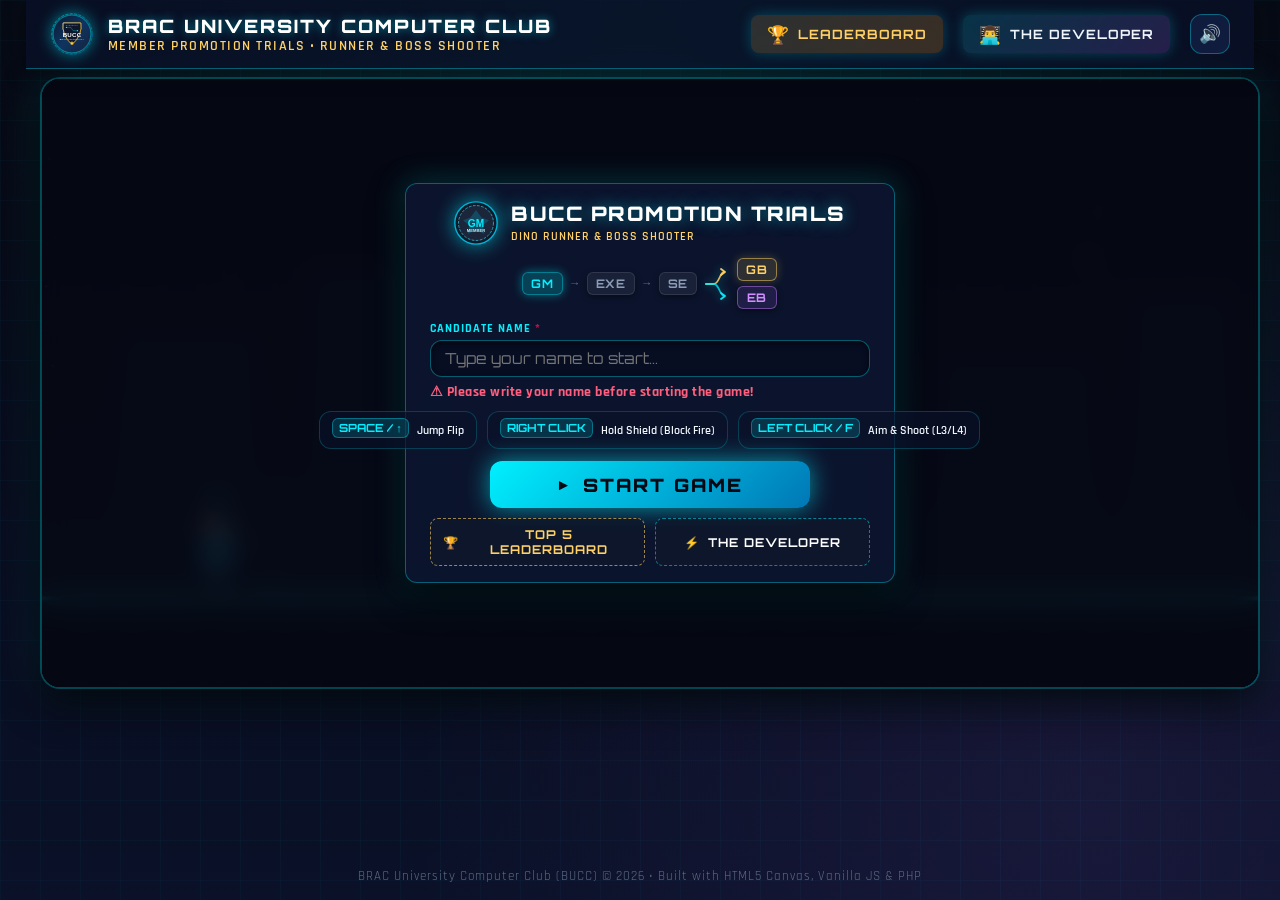
==== commit 7fad23f3: "finished" ====
--- a/index.html
+++ b/index.html
@@ -138,16 +138,28 @@
             </div>
           </div>
 
-          <div class="start-hierarchy-pills">
-            <span class="rank-step active">7 GMs</span>
-            <span class="arrow">&rarr;</span>
-            <span class="rank-step">7 EXECS</span>
-            <span class="arrow">&rarr;</span>
-            <span class="rank-step">14 SR. EXECS</span>
-            <span class="arrow">&rarr;</span>
-            <span class="rank-step">7 EBS</span>
-            <span class="arrow">&rarr;</span>
-            <span class="rank-step gold">4 GBS</span>
+          <div class="start-hierarchy-chart">
+            <div class="hierarchy-main-flow">
+              <span class="rank-step active" title="General Member">GM</span>
+              <span class="arrow">&rarr;</span>
+              <span class="rank-step" title="Executive">EXE</span>
+              <span class="arrow">&rarr;</span>
+              <span class="rank-step" title="Senior Executive">SE</span>
+            </div>
+            <div class="hierarchy-fork-connector">
+              <svg width="24" height="46" viewBox="0 0 24 46" fill="none" class="hierarchy-fork-svg" aria-hidden="true">
+                <!-- Top Branch to GB -->
+                <path d="M 1 23 H 9 C 14 23 15 11 19 11" stroke="rgba(255, 209, 102, 0.85)" stroke-width="1.8" stroke-linecap="round" fill="none" />
+                <path d="M 16 8 L 20 11 L 16 14" stroke="rgba(255, 209, 102, 0.95)" stroke-width="1.8" stroke-linecap="round" stroke-linejoin="round" fill="none" />
+                <!-- Bottom Branch to EB -->
+                <path d="M 1 23 H 9 C 14 23 15 35 19 35" stroke="rgba(0, 240, 255, 0.75)" stroke-width="1.8" stroke-linecap="round" fill="none" />
+                <path d="M 16 32 L 20 35 L 16 38" stroke="rgba(0, 240, 255, 0.95)" stroke-width="1.8" stroke-linecap="round" stroke-linejoin="round" fill="none" />
+              </svg>
+            </div>
+            <div class="hierarchy-branch-targets">
+              <span class="rank-step rank-gb gold" title="Governing Body">GB</span>
+              <span class="rank-step rank-eb" title="Executive Board">EB</span>
+            </div>
           </div>
 
           <div class="input-group start-input-group">
--- a/css/style.css
+++ b/css/style.css
@@ -711,41 +711,85 @@
   letter-spacing: 1.2px;
 }
 
-.start-hierarchy-pills {
+.start-hierarchy-chart {
   display: flex;
   align-items: center;
   justify-content: center;
+  gap: 7px;
+  width: 100%;
+  margin: 6px 0 12px 0;
+  font-family: var(--font-tech);
+  font-size: 0.8rem;
+  font-weight: 700;
+}
+
+.hierarchy-main-flow {
+  display: flex;
+  align-items: center;
   gap: 6px;
-  width: 100%;
-  margin: 6px 0 10px 0;
-  font-family: var(--font-tech);
-  font-size: 0.74rem;
-  font-weight: 700;
-  flex-wrap: wrap;
+}
+
+.hierarchy-fork-connector {
+  display: flex;
+  align-items: center;
+  justify-content: center;
+  margin: 0 1px;
+}
+
+.hierarchy-fork-svg {
+  display: block;
+  overflow: visible;
+  filter: drop-shadow(0 0 5px rgba(0, 240, 255, 0.45));
+}
+
+.hierarchy-branch-targets {
+  display: flex;
+  flex-direction: column;
+  gap: 5px;
+  justify-content: center;
 }
 
 .rank-step {
-  padding: 2px 7px;
+  display: inline-flex;
+  align-items: center;
+  justify-content: center;
+  min-width: 38px;
+  padding: 3px 8px;
   border-radius: var(--radius-sm);
   background: rgba(255, 255, 255, 0.06);
   color: var(--text-muted);
-  border: 1px solid rgba(255, 255, 255, 0.08);
+  border: 1px solid rgba(255, 255, 255, 0.1);
+  font-family: var(--font-arcade);
+  font-size: 0.74rem;
+  letter-spacing: 0.8px;
+  transition: all 0.2s ease;
+  box-shadow: 0 2px 6px rgba(0, 0, 0, 0.4);
 }
 
 .rank-step.active {
-  background: rgba(0, 240, 255, 0.18);
+  background: rgba(0, 240, 255, 0.2);
   color: var(--color-primary);
   border-color: var(--border-neon);
-}
-
-.rank-step.gold {
+  box-shadow: 0 0 10px rgba(0, 240, 255, 0.4);
+}
+
+.rank-step.rank-eb {
+  color: #d18eff;
+  border-color: rgba(199, 125, 255, 0.45);
+  background: rgba(155, 93, 229, 0.14);
+}
+
+.rank-step.gold,
+.rank-step.rank-gb {
   color: var(--color-gold);
-  border-color: rgba(255, 209, 102, 0.3);
-}
-
-.start-hierarchy-pills .arrow {
+  border-color: rgba(255, 209, 102, 0.5);
+  background: rgba(255, 209, 102, 0.14);
+  box-shadow: 0 0 10px rgba(255, 209, 102, 0.25);
+}
+
+.start-hierarchy-chart .arrow {
   color: var(--text-dim);
-  font-size: 0.7rem;
+  font-size: 0.72rem;
 }
 
 .start-input-group {
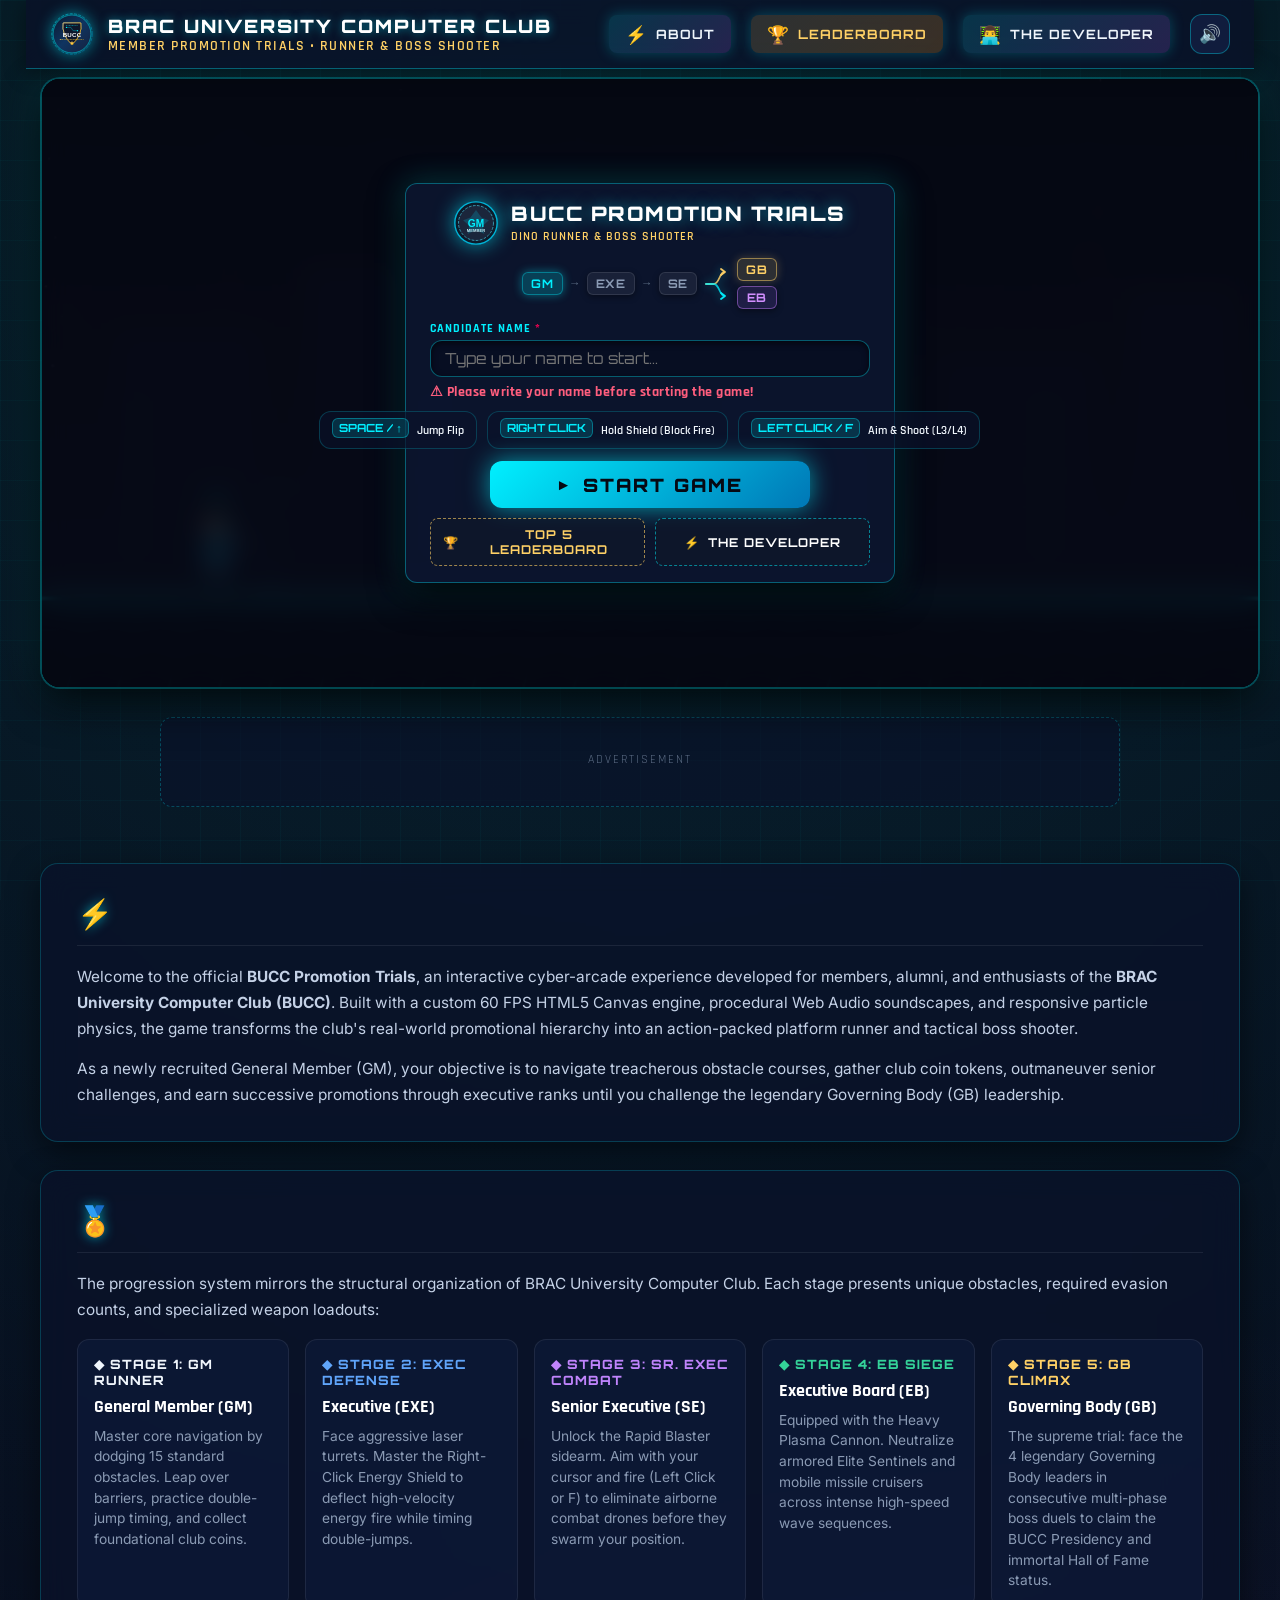
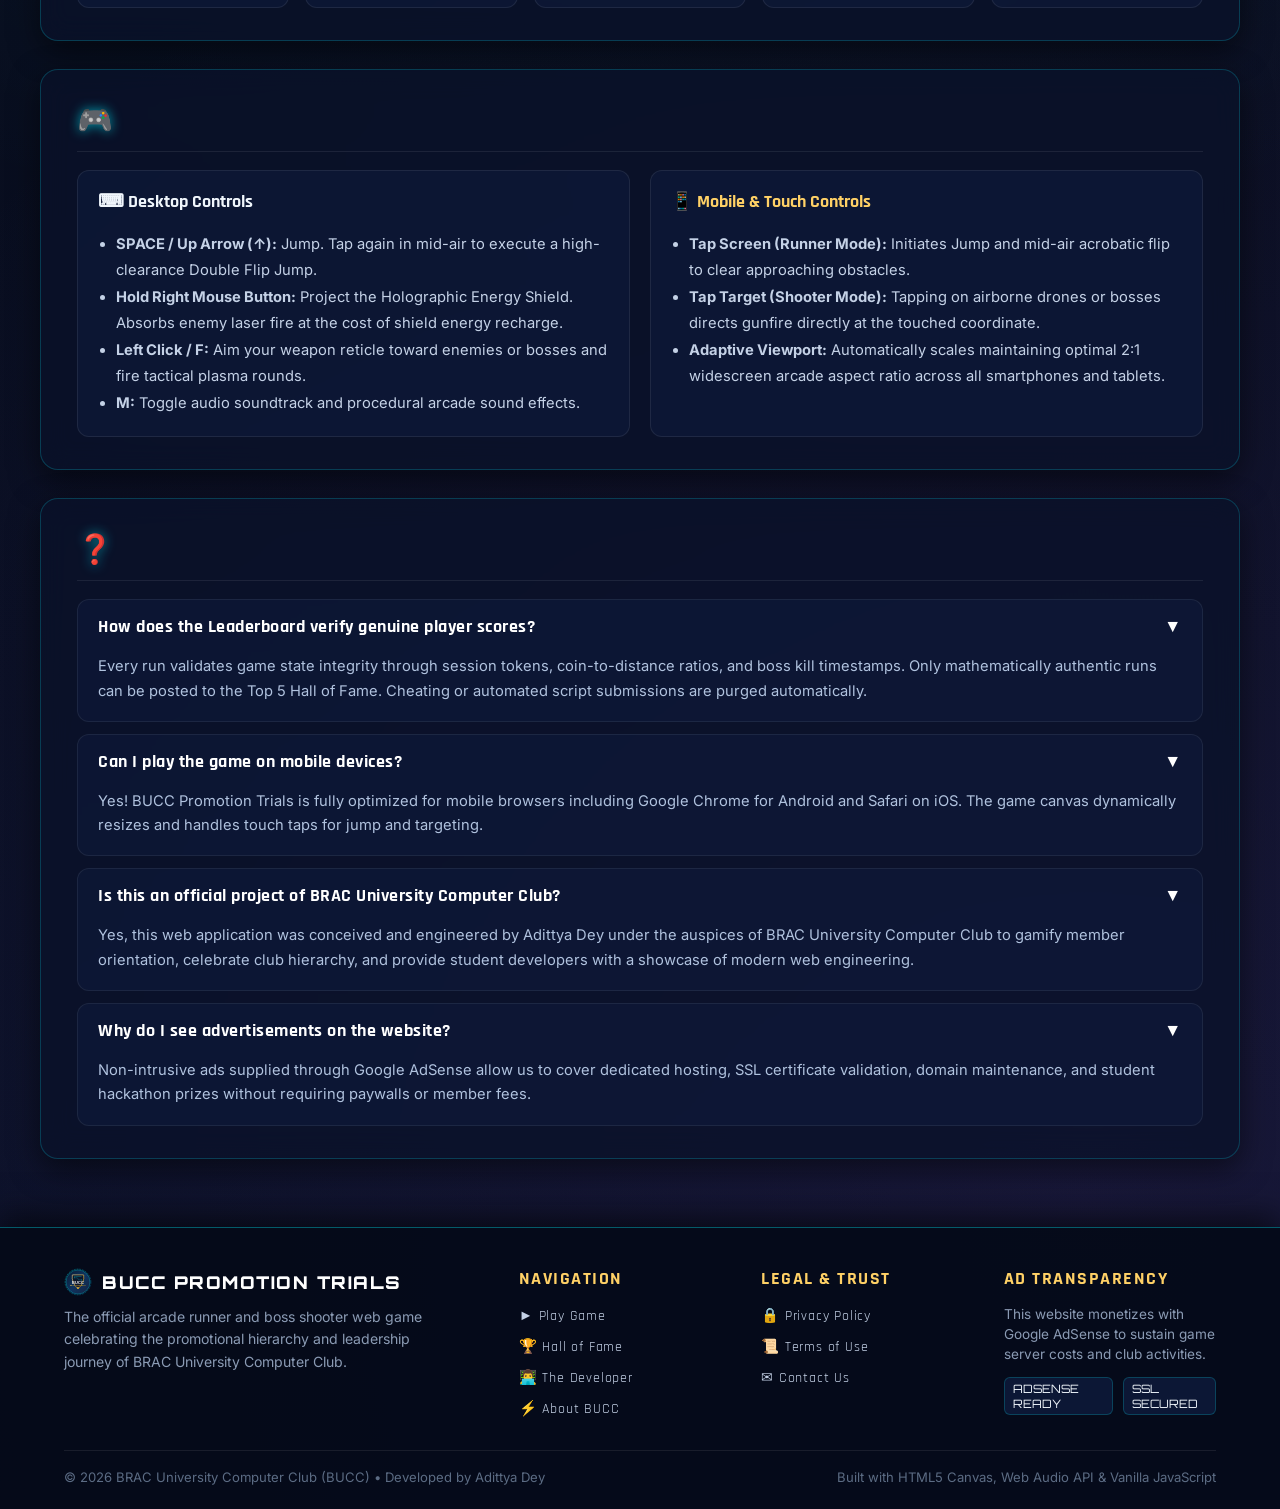
==== commit edc2da02: "adsense cleaning" ====
--- a/index.html
+++ b/index.html
@@ -8,6 +8,10 @@
   <meta name="description"
     content="Arcade runner and boss shooter web game themed around the BRAC University Computer Club (BUCC) member promotional hierarchy.">
 
+  <!-- Google AdSense -->
+  <script async src="https://pagead2.googlesyndication.com/pagead/js/adsbygoogle.js?client=ca-pub-9922573621971155"
+     crossorigin="anonymous"></script>
+
   <!-- Google Fonts -->
   <link rel="preconnect" href="https://fonts.googleapis.com">
   <link rel="preconnect" href="https://fonts.gstatic.com" crossorigin>
@@ -26,7 +30,6 @@
   <!-- Background Music Audio Element -->
   <audio id="bgmAudio" loop preload="auto">
     <source src="assets/audio/bgm.mp3" type="audio/mpeg">
-    <source src="assets/audio/videoplayback%20(mp3cut.net).mp3" type="audio/mpeg">
   </audio>
 
   <!-- Global Header -->
@@ -39,6 +42,9 @@
       </div>
     </div>
     <div class="header-controls">
+      <a href="about.html" class="nav-credit-btn" id="btnNavAbout" title="About BUCC &amp; The Trials">
+        <span class="credit-icon">&#9889;</span> ABOUT
+      </a>
       <a href="leaderboard.html" class="nav-credit-btn nav-lb-btn" id="btnNavLeaderboard" title="View Top 5 Hall of Fame">
         <span class="credit-icon">&#127942;</span> LEADERBOARD
       </a>
@@ -312,13 +318,225 @@
         </div>
       </div>
 
+  </main>
+
+  <!-- Google AdSense Safe Placement Slot -->
+  <div class="ad-slot-wrapper">
+    <div class="ad-slot-box">
+      <span class="ad-label">Advertisement</span>
+      <ins class="adsbygoogle"
+           style="display:block; text-align:center;"
+           data-ad-layout="in-article"
+           data-ad-format="fluid"
+           data-ad-client="ca-pub-9922573621971155"
+           data-ad-slot="default"></ins>
+      <script>
+           (adsbygoogle = window.adsbygoogle || []).push({});
+      </script>
     </div>
-  </main>
-
-  <!-- Site Footer -->
-  <footer class="site-footer">
-    BRAC University Computer Club (BUCC) &copy; 2026 • Built with HTML5 Canvas, Vanilla JS &amp; PHP
+  </div>
+
+  <!-- Comprehensive Game Guide & Lore (AdSense Quality & SEO Architecture) -->
+  <section class="game-info-container" aria-label="Game Lore and Gameplay Guide">
+    
+    <!-- Overview Card -->
+    <article class="info-card">
+      <div class="info-card-header">
+        <span class="info-card-icon">&#9889;</span>
+        <h2 class="info-card-title">About BUCC Promotion Trials: Member Ascension Simulator</h2>
+      </div>
+      <p class="info-p">
+        Welcome to the official <strong>BUCC Promotion Trials</strong>, an interactive cyber-arcade experience developed for members, alumni, and enthusiasts of the <strong>BRAC University Computer Club (BUCC)</strong>. Built with a custom 60 FPS HTML5 Canvas engine, procedural Web Audio soundscapes, and responsive particle physics, the game transforms the club's real-world promotional hierarchy into an action-packed platform runner and tactical boss shooter.
+      </p>
+      <p class="info-p">
+        As a newly recruited General Member (GM), your objective is to navigate treacherous obstacle courses, gather club coin tokens, outmaneuver senior challenges, and earn successive promotions through executive ranks until you challenge the legendary Governing Body (GB) leadership.
+      </p>
+    </article>
+
+    <!-- Hierarchy & Ranks Card -->
+    <article class="info-card">
+      <div class="info-card-header">
+        <span class="info-card-icon">&#127941;</span>
+        <h2 class="info-card-title">Promotional Hierarchy &amp; Stage Objectives</h2>
+      </div>
+      <p class="info-p">
+        The progression system mirrors the structural organization of BRAC University Computer Club. Each stage presents unique obstacles, required evasion counts, and specialized weapon loadouts:
+      </p>
+
+      <div class="hierarchy-grid">
+        <div class="hierarchy-box">
+          <span class="hb-badge gm">&#9670; STAGE 1: GM RUNNER</span>
+          <span class="hb-title">General Member (GM)</span>
+          <p class="hb-desc">Master core navigation by dodging 15 standard obstacles. Leap over barriers, practice double-jump timing, and collect foundational club coins.</p>
+        </div>
+
+        <div class="hierarchy-box">
+          <span class="hb-badge exec">&#9670; STAGE 2: EXEC DEFENSE</span>
+          <span class="hb-title">Executive (EXE)</span>
+          <p class="hb-desc">Face aggressive laser turrets. Master the Right-Click Energy Shield to deflect high-velocity energy fire while timing double-jumps.</p>
+        </div>
+
+        <div class="hierarchy-box">
+          <span class="hb-badge srexec">&#9670; STAGE 3: SR. EXEC COMBAT</span>
+          <span class="hb-title">Senior Executive (SE)</span>
+          <p class="hb-desc">Unlock the Rapid Blaster sidearm. Aim with your cursor and fire (Left Click or F) to eliminate airborne combat drones before they swarm your position.</p>
+        </div>
+
+        <div class="hierarchy-box">
+          <span class="hb-badge eb">&#9670; STAGE 4: EB SIEGE</span>
+          <span class="hb-title">Executive Board (EB)</span>
+          <p class="hb-desc">Equipped with the Heavy Plasma Cannon. Neutralize armored Elite Sentinels and mobile missile cruisers across intense high-speed wave sequences.</p>
+        </div>
+
+        <div class="hierarchy-box">
+          <span class="hb-badge gb">&#9670; STAGE 5: GB CLIMAX</span>
+          <span class="hb-title">Governing Body (GB)</span>
+          <p class="hb-desc">The supreme trial: face the 4 legendary Governing Body leaders in consecutive multi-phase boss duels to claim the BUCC Presidency and immortal Hall of Fame status.</p>
+        </div>
+      </div>
+    </article>
+
+    <!-- Controls & Tactics Card -->
+    <article class="info-card">
+      <div class="info-card-header">
+        <span class="info-card-icon">&#127918;</span>
+        <h2 class="info-card-title">Tactical Controls &amp; Survival Mechanics</h2>
+      </div>
+      <div class="info-grid-2col">
+        <div class="hierarchy-box" style="padding: 20px;">
+          <span class="hb-title" style="color: var(--color-cyan);">&#9000; Desktop Controls</span>
+          <ul style="margin: 10px 0 0 18px; color: #c4d1e6; font-size: 0.92rem; line-height: 1.8;">
+            <li><strong>SPACE / Up Arrow (&uarr;):</strong> Jump. Tap again in mid-air to execute a high-clearance Double Flip Jump.</li>
+            <li><strong>Hold Right Mouse Button:</strong> Project the Holographic Energy Shield. Absorbs enemy laser fire at the cost of shield energy recharge.</li>
+            <li><strong>Left Click / F:</strong> Aim your weapon reticle toward enemies or bosses and fire tactical plasma rounds.</li>
+            <li><strong>M:</strong> Toggle audio soundtrack and procedural arcade sound effects.</li>
+          </ul>
+        </div>
+
+        <div class="hierarchy-box" style="padding: 20px;">
+          <span class="hb-title" style="color: var(--color-gold);">&#128241; Mobile &amp; Touch Controls</span>
+          <ul style="margin: 10px 0 0 18px; color: #c4d1e6; font-size: 0.92rem; line-height: 1.8;">
+            <li><strong>Tap Screen (Runner Mode):</strong> Initiates Jump and mid-air acrobatic flip to clear approaching obstacles.</li>
+            <li><strong>Tap Target (Shooter Mode):</strong> Tapping on airborne drones or bosses directs gunfire directly at the touched coordinate.</li>
+            <li><strong>Adaptive Viewport:</strong> Automatically scales maintaining optimal 2:1 widescreen arcade aspect ratio across all smartphones and tablets.</li>
+          </ul>
+        </div>
+      </div>
+    </article>
+
+    <!-- FAQ Accordion Card -->
+    <article class="info-card">
+      <div class="info-card-header">
+        <span class="info-card-icon">&#10067;</span>
+        <h2 class="info-card-title">Frequently Asked Questions (FAQ)</h2>
+      </div>
+
+      <div class="faq-list">
+        <div class="faq-item">
+          <button class="faq-question" onclick="toggleFaq(this)">
+            <span>How does the Leaderboard verify genuine player scores?</span>
+            <span class="faq-toggle-icon">&#9660;</span>
+          </button>
+          <div class="faq-answer">
+            Every run validates game state integrity through session tokens, coin-to-distance ratios, and boss kill timestamps. Only mathematically authentic runs can be posted to the Top 5 Hall of Fame. Cheating or automated script submissions are purged automatically.
+          </div>
+        </div>
+
+        <div class="faq-item">
+          <button class="faq-question" onclick="toggleFaq(this)">
+            <span>Can I play the game on mobile devices?</span>
+            <span class="faq-toggle-icon">&#9660;</span>
+          </button>
+          <div class="faq-answer">
+            Yes! BUCC Promotion Trials is fully optimized for mobile browsers including Google Chrome for Android and Safari on iOS. The game canvas dynamically resizes and handles touch taps for jump and targeting.
+          </div>
+        </div>
+
+        <div class="faq-item">
+          <button class="faq-question" onclick="toggleFaq(this)">
+            <span>Is this an official project of BRAC University Computer Club?</span>
+            <span class="faq-toggle-icon">&#9660;</span>
+          </button>
+          <div class="faq-answer">
+            Yes, this web application was conceived and engineered by Adittya Dey under the auspices of BRAC University Computer Club to gamify member orientation, celebrate club hierarchy, and provide student developers with a showcase of modern web engineering.
+          </div>
+        </div>
+
+        <div class="faq-item">
+          <button class="faq-question" onclick="toggleFaq(this)">
+            <span>Why do I see advertisements on the website?</span>
+            <span class="faq-toggle-icon">&#9660;</span>
+          </button>
+          <div class="faq-answer">
+            Non-intrusive ads supplied through Google AdSense allow us to cover dedicated hosting, SSL certificate validation, domain maintenance, and student hackathon prizes without requiring paywalls or member fees.
+          </div>
+        </div>
+      </div>
+    </article>
+
+  </section>
+
+  <!-- Universal Rich Footer -->
+  <footer class="global-site-footer">
+    <div class="footer-inner">
+      <div class="footer-grid">
+        <div class="footer-col-brand">
+          <h3>
+            <img src="assets/images/bucc-logo.svg" alt="BUCC Crest" style="width: 28px; height: 28px;">
+            BUCC PROMOTION TRIALS
+          </h3>
+          <p>
+            The official arcade runner and boss shooter web game celebrating the promotional hierarchy and leadership journey of BRAC University Computer Club.
+          </p>
+        </div>
+        <div class="footer-col">
+          <h4>Navigation</h4>
+          <ul class="footer-nav-list">
+            <li><a href="index.html">&#9658; Play Game</a></li>
+            <li><a href="leaderboard.html">&#127942; Hall of Fame</a></li>
+            <li><a href="credits.html">&#128104;&#8205;&#128187; The Developer</a></li>
+            <li><a href="about.html">&#9889; About BUCC</a></li>
+          </ul>
+        </div>
+        <div class="footer-col">
+          <h4>Legal &amp; Trust</h4>
+          <ul class="footer-nav-list">
+            <li><a href="privacy.html">&#128274; Privacy Policy</a></li>
+            <li><a href="terms.html">&#128220; Terms of Use</a></li>
+            <li><a href="contact.html">&#9993; Contact Us</a></li>
+          </ul>
+        </div>
+        <div class="footer-col">
+          <h4>Ad Transparency</h4>
+          <p style="font-size: 0.85rem; color: var(--text-muted); line-height: 1.5; margin-bottom: 12px;">
+            This website monetizes with Google AdSense to sustain game server costs and club activities.
+          </p>
+          <div class="footer-badges">
+            <span class="footer-badge-tag">ADSENSE READY</span>
+            <span class="footer-badge-tag">SSL SECURED</span>
+          </div>
+        </div>
+      </div>
+      <div class="footer-bottom-bar">
+        <div>&copy; 2026 BRAC University Computer Club (BUCC) • Developed by Adittya Dey</div>
+        <div>Built with HTML5 Canvas, Web Audio API &amp; Vanilla JavaScript</div>
+      </div>
+    </div>
   </footer>
+
+  <script>
+    function toggleFaq(btn) {
+      const answer = btn.nextElementSibling;
+      const icon = btn.querySelector('.faq-toggle-icon');
+      if (answer.style.display === "none") {
+        answer.style.display = "block";
+        icon.innerHTML = "&#9650;";
+      } else {
+        answer.style.display = "none";
+        icon.innerHTML = "&#9660;";
+      }
+    }
+  </script>
 
   <!-- Scripts -->
   <script src="js/config.js"></script>
--- a/css/style.css
+++ b/css/style.css
@@ -1605,3 +1605,517 @@
   box-shadow: 0 0 14px rgba(255, 209, 102, 0.6);
   letter-spacing: 1px;
 }
+
+/* ==========================================================================
+   Google AdSense Dedicated Placement Slots (Safe from Canvas Collision)
+   ========================================================================== */
+.ad-slot-wrapper {
+  width: 100%;
+  max-width: 960px;
+  margin: 20px auto;
+  text-align: center;
+  position: relative;
+  z-index: 5;
+}
+
+.ad-slot-box {
+  background: rgba(10, 18, 42, 0.6);
+  border: 1px dashed rgba(0, 240, 255, 0.25);
+  border-radius: var(--radius-md);
+  padding: 12px;
+  min-height: 90px;
+  display: flex;
+  flex-direction: column;
+  align-items: center;
+  justify-content: center;
+  position: relative;
+  overflow: hidden;
+}
+
+.ad-label {
+  font-family: var(--font-tech);
+  font-size: 0.72rem;
+  text-transform: uppercase;
+  letter-spacing: 2px;
+  color: var(--text-dim);
+  margin-bottom: 6px;
+}
+
+/* ==========================================================================
+   Homepage Rich Game Guide & Content (Anti-Thin-Content Architecture)
+   ========================================================================== */
+.game-info-container {
+  width: 100%;
+  max-width: min(96vw, 1200px);
+  margin: 36px auto 20px;
+  display: flex;
+  flex-direction: column;
+  gap: 28px;
+  position: relative;
+  z-index: 5;
+  user-select: text; /* Allow readers and crawlers to select and read */
+}
+
+.info-card {
+  background: rgba(10, 18, 42, 0.75);
+  backdrop-filter: blur(14px);
+  border: 1px solid rgba(0, 240, 255, 0.2);
+  border-radius: var(--radius-lg);
+  padding: 32px 36px;
+  box-shadow: 0 10px 30px rgba(0, 0, 0, 0.5);
+  transition: border-color 0.3s ease, box-shadow 0.3s ease;
+}
+
+.info-card:hover {
+  border-color: rgba(0, 240, 255, 0.45);
+  box-shadow: 0 12px 40px rgba(0, 240, 255, 0.12);
+}
+
+.info-card-header {
+  display: flex;
+  align-items: center;
+  gap: 14px;
+  margin-bottom: 18px;
+  border-bottom: 1px solid rgba(255, 255, 255, 0.08);
+  padding-bottom: 14px;
+}
+
+.info-card-icon {
+  font-size: 1.8rem;
+  color: var(--color-cyan);
+  text-shadow: 0 0 12px rgba(0, 240, 255, 0.6);
+}
+
+.info-card-title {
+  font-family: var(--font-arcade);
+  font-size: 1.35rem;
+  font-weight: 800;
+  letter-spacing: 1.5px;
+  color: #ffffff;
+  background: linear-gradient(135deg, #ffffff 30%, var(--color-cyan) 100%);
+  -webkit-background-clip: text;
+  -webkit-text-fill-color: transparent;
+}
+
+.info-p {
+  font-family: var(--font-body);
+  font-size: 0.96rem;
+  line-height: 1.7;
+  color: #c4d1e6;
+  margin-bottom: 14px;
+}
+
+.info-p:last-child {
+  margin-bottom: 0;
+}
+
+.info-grid-2col {
+  display: grid;
+  grid-template-columns: repeat(auto-fit, minmax(280px, 1fr));
+  gap: 20px;
+  margin-top: 16px;
+}
+
+.hierarchy-grid {
+  display: grid;
+  grid-template-columns: repeat(auto-fit, minmax(210px, 1fr));
+  gap: 16px;
+  margin-top: 16px;
+}
+
+.hierarchy-box {
+  background: rgba(16, 28, 61, 0.6);
+  border: 1px solid rgba(255, 255, 255, 0.08);
+  border-radius: var(--radius-md);
+  padding: 16px;
+  display: flex;
+  flex-direction: column;
+  gap: 8px;
+  transition: transform 0.2s ease, border-color 0.2s ease;
+}
+
+.hierarchy-box:hover {
+  transform: translateY(-3px);
+  border-color: var(--color-cyan);
+}
+
+.hb-badge {
+  display: inline-flex;
+  align-items: center;
+  gap: 6px;
+  font-family: var(--font-arcade);
+  font-size: 0.8rem;
+  font-weight: 800;
+  letter-spacing: 1px;
+}
+
+.hb-badge.gm { color: var(--color-cyan); }
+.hb-badge.exec { color: #60a5fa; }
+.hb-badge.srexec { color: #c084fc; }
+.hb-badge.gb { color: var(--color-gold); }
+.hb-badge.eb { color: #34d399; }
+
+.hb-title {
+  font-family: var(--font-tech);
+  font-size: 1.1rem;
+  font-weight: 700;
+  color: #ffffff;
+}
+
+.hb-desc {
+  font-size: 0.86rem;
+  color: var(--text-muted);
+  line-height: 1.5;
+}
+
+/* FAQ Accordion Styling */
+.faq-list {
+  display: flex;
+  flex-direction: column;
+  gap: 12px;
+  margin-top: 14px;
+}
+
+.faq-item {
+  background: rgba(16, 28, 61, 0.55);
+  border: 1px solid rgba(255, 255, 255, 0.07);
+  border-radius: var(--radius-md);
+  overflow: hidden;
+  transition: border-color 0.2s ease;
+}
+
+.faq-item:hover {
+  border-color: rgba(0, 240, 255, 0.3);
+}
+
+.faq-question {
+  width: 100%;
+  padding: 16px 20px;
+  background: none;
+  border: none;
+  color: #ffffff;
+  font-family: var(--font-tech);
+  font-size: 1.1rem;
+  font-weight: 700;
+  letter-spacing: 0.5px;
+  text-align: left;
+  display: flex;
+  justify-content: space-between;
+  align-items: center;
+  cursor: pointer;
+  user-select: none;
+}
+
+.faq-question:focus {
+  outline: none;
+}
+
+.faq-answer {
+  padding: 0 20px 18px;
+  font-size: 0.92rem;
+  line-height: 1.65;
+  color: #b0c2de;
+}
+
+/* ==========================================================================
+   Universal Rich Footer
+   ========================================================================== */
+.global-site-footer {
+  width: 100%;
+  background: rgba(5, 10, 24, 0.92);
+  border-top: 1px solid var(--border-neon);
+  box-shadow: 0 -10px 30px rgba(0, 0, 0, 0.6);
+  margin-top: 48px;
+  position: relative;
+  z-index: 20;
+  user-select: text;
+}
+
+.footer-inner {
+  max-width: min(96vw, 1200px);
+  margin: 0 auto;
+  padding: 40px 24px 24px;
+  display: flex;
+  flex-direction: column;
+  gap: 32px;
+}
+
+.footer-grid {
+  display: grid;
+  grid-template-columns: 2fr 1fr 1fr 1fr;
+  gap: 30px;
+}
+
+@media (max-width: 860px) {
+  .footer-grid {
+    grid-template-columns: 1fr 1fr;
+  }
+}
+
+@media (max-width: 520px) {
+  .footer-grid {
+    grid-template-columns: 1fr;
+  }
+}
+
+.footer-col-brand h3 {
+  font-family: var(--font-arcade);
+  font-size: 1.1rem;
+  font-weight: 900;
+  color: #ffffff;
+  letter-spacing: 1.5px;
+  margin-bottom: 10px;
+  display: flex;
+  align-items: center;
+  gap: 10px;
+}
+
+.footer-col-brand p {
+  font-size: 0.88rem;
+  color: var(--text-muted);
+  line-height: 1.6;
+  max-width: 360px;
+}
+
+.footer-col h4 {
+  font-family: var(--font-tech);
+  font-size: 1.1rem;
+  font-weight: 700;
+  letter-spacing: 1.5px;
+  color: var(--color-gold);
+  text-transform: uppercase;
+  margin-bottom: 14px;
+}
+
+.footer-nav-list {
+  list-style: none;
+  display: flex;
+  flex-direction: column;
+  gap: 10px;
+}
+
+.footer-nav-list a {
+  color: #c4d1e6;
+  text-decoration: none;
+  font-size: 0.9rem;
+  font-family: var(--font-tech);
+  letter-spacing: 0.8px;
+  transition: color 0.2s ease, transform 0.2s ease;
+  display: inline-flex;
+  align-items: center;
+  gap: 6px;
+}
+
+.footer-nav-list a:hover {
+  color: var(--color-cyan);
+  transform: translateX(4px);
+}
+
+.footer-bottom-bar {
+  border-top: 1px solid rgba(255, 255, 255, 0.08);
+  padding-top: 18px;
+  display: flex;
+  justify-content: space-between;
+  align-items: center;
+  flex-wrap: wrap;
+  gap: 14px;
+  font-size: 0.82rem;
+  color: var(--text-dim);
+}
+
+.footer-badges {
+  display: flex;
+  gap: 10px;
+  align-items: center;
+}
+
+.footer-badge-tag {
+  background: rgba(16, 28, 61, 0.8);
+  border: 1px solid rgba(0, 240, 255, 0.2);
+  border-radius: var(--radius-sm);
+  padding: 3px 8px;
+  font-size: 0.72rem;
+  font-family: var(--font-arcade);
+  color: var(--color-cyan);
+}
+
+/* ==========================================================================
+   Dedicated Legal / Trust Pages Layout (.legal-page-body)
+   ========================================================================== */
+.legal-main-wrap {
+  width: 100%;
+  max-width: 960px;
+  margin: 32px auto 40px;
+  padding: 0 16px;
+  box-sizing: border-box;
+  user-select: text;
+  position: relative;
+  z-index: 5;
+}
+
+.legal-card {
+  background: rgba(10, 18, 42, 0.85);
+  backdrop-filter: blur(16px);
+  border: 1.5px solid rgba(0, 240, 255, 0.3);
+  border-radius: var(--radius-lg);
+  padding: 40px 36px;
+  box-shadow: 0 15px 45px rgba(0, 0, 0, 0.8);
+}
+
+@media (max-width: 600px) {
+  .legal-card {
+    padding: 24px 18px;
+  }
+}
+
+.legal-header {
+  margin-bottom: 28px;
+  border-bottom: 1px solid rgba(0, 240, 255, 0.25);
+  padding-bottom: 20px;
+}
+
+.legal-badge {
+  display: inline-flex;
+  align-items: center;
+  gap: 8px;
+  background: rgba(0, 240, 255, 0.12);
+  border: 1px solid var(--color-cyan);
+  padding: 5px 14px;
+  border-radius: 20px;
+  font-family: var(--font-arcade);
+  font-size: 0.75rem;
+  color: var(--color-cyan);
+  font-weight: 700;
+  letter-spacing: 1.5px;
+  margin-bottom: 12px;
+}
+
+.legal-title {
+  font-family: var(--font-arcade);
+  font-size: clamp(1.8rem, 4vw, 2.6rem);
+  font-weight: 900;
+  letter-spacing: 2px;
+  color: #ffffff;
+  background: linear-gradient(135deg, #ffffff 0%, var(--color-cyan) 60%, var(--color-purple) 100%);
+  -webkit-background-clip: text;
+  -webkit-text-fill-color: transparent;
+  margin-bottom: 8px;
+}
+
+.legal-meta {
+  font-family: var(--font-tech);
+  font-size: 0.95rem;
+  color: var(--text-dim);
+  letter-spacing: 1px;
+}
+
+.legal-content h2 {
+  font-family: var(--font-tech);
+  font-size: 1.45rem;
+  color: var(--color-gold);
+  letter-spacing: 1px;
+  margin: 26px 0 10px;
+  display: flex;
+  align-items: center;
+  gap: 10px;
+}
+
+.legal-content h3 {
+  font-family: var(--font-tech);
+  font-size: 1.15rem;
+  color: var(--color-cyan);
+  margin: 18px 0 8px;
+}
+
+.legal-content p {
+  font-size: 0.96rem;
+  line-height: 1.75;
+  color: #c9d5e8;
+  margin-bottom: 14px;
+}
+
+.legal-content ul, .legal-content ol {
+  margin: 10px 0 16px 24px;
+  color: #c9d5e8;
+  font-size: 0.95rem;
+  line-height: 1.7;
+}
+
+.legal-content li {
+  margin-bottom: 8px;
+}
+
+.legal-callout {
+  background: rgba(0, 240, 255, 0.08);
+  border-left: 3px solid var(--color-cyan);
+  padding: 14px 18px;
+  border-radius: 0 var(--radius-sm) var(--radius-sm) 0;
+  margin: 20px 0;
+}
+
+.legal-callout p {
+  margin-bottom: 0;
+  color: #e0f2fe;
+}
+
+/* Contact form styling */
+.contact-form-card {
+  display: flex;
+  flex-direction: column;
+  gap: 18px;
+  margin-top: 24px;
+}
+
+.form-group {
+  display: flex;
+  flex-direction: column;
+  gap: 6px;
+}
+
+.form-label {
+  font-family: var(--font-tech);
+  font-size: 1rem;
+  font-weight: 700;
+  color: #ffffff;
+  letter-spacing: 1px;
+}
+
+.form-input, .form-textarea, .form-select {
+  width: 100%;
+  background: rgba(6, 12, 28, 0.85);
+  border: 1.5px solid rgba(0, 240, 255, 0.3);
+  border-radius: var(--radius-md);
+  padding: 12px 16px;
+  color: #ffffff;
+  font-family: var(--font-body);
+  font-size: 0.95rem;
+  outline: none;
+  transition: all 0.25s ease;
+  box-sizing: border-box;
+}
+
+.form-input:focus, .form-textarea:focus, .form-select:focus {
+  border-color: var(--color-cyan);
+  box-shadow: 0 0 15px rgba(0, 240, 255, 0.4);
+}
+
+.form-textarea {
+  min-height: 130px;
+  resize: vertical;
+}
+
+.contact-success-msg {
+  background: rgba(0, 245, 212, 0.15);
+  border: 1px solid var(--color-green);
+  color: var(--color-green);
+  padding: 14px 18px;
+  border-radius: var(--radius-md);
+  font-family: var(--font-tech);
+  font-size: 1.05rem;
+  font-weight: 700;
+  letter-spacing: 1px;
+  display: flex;
+  align-items: center;
+  gap: 10px;
+}
+
